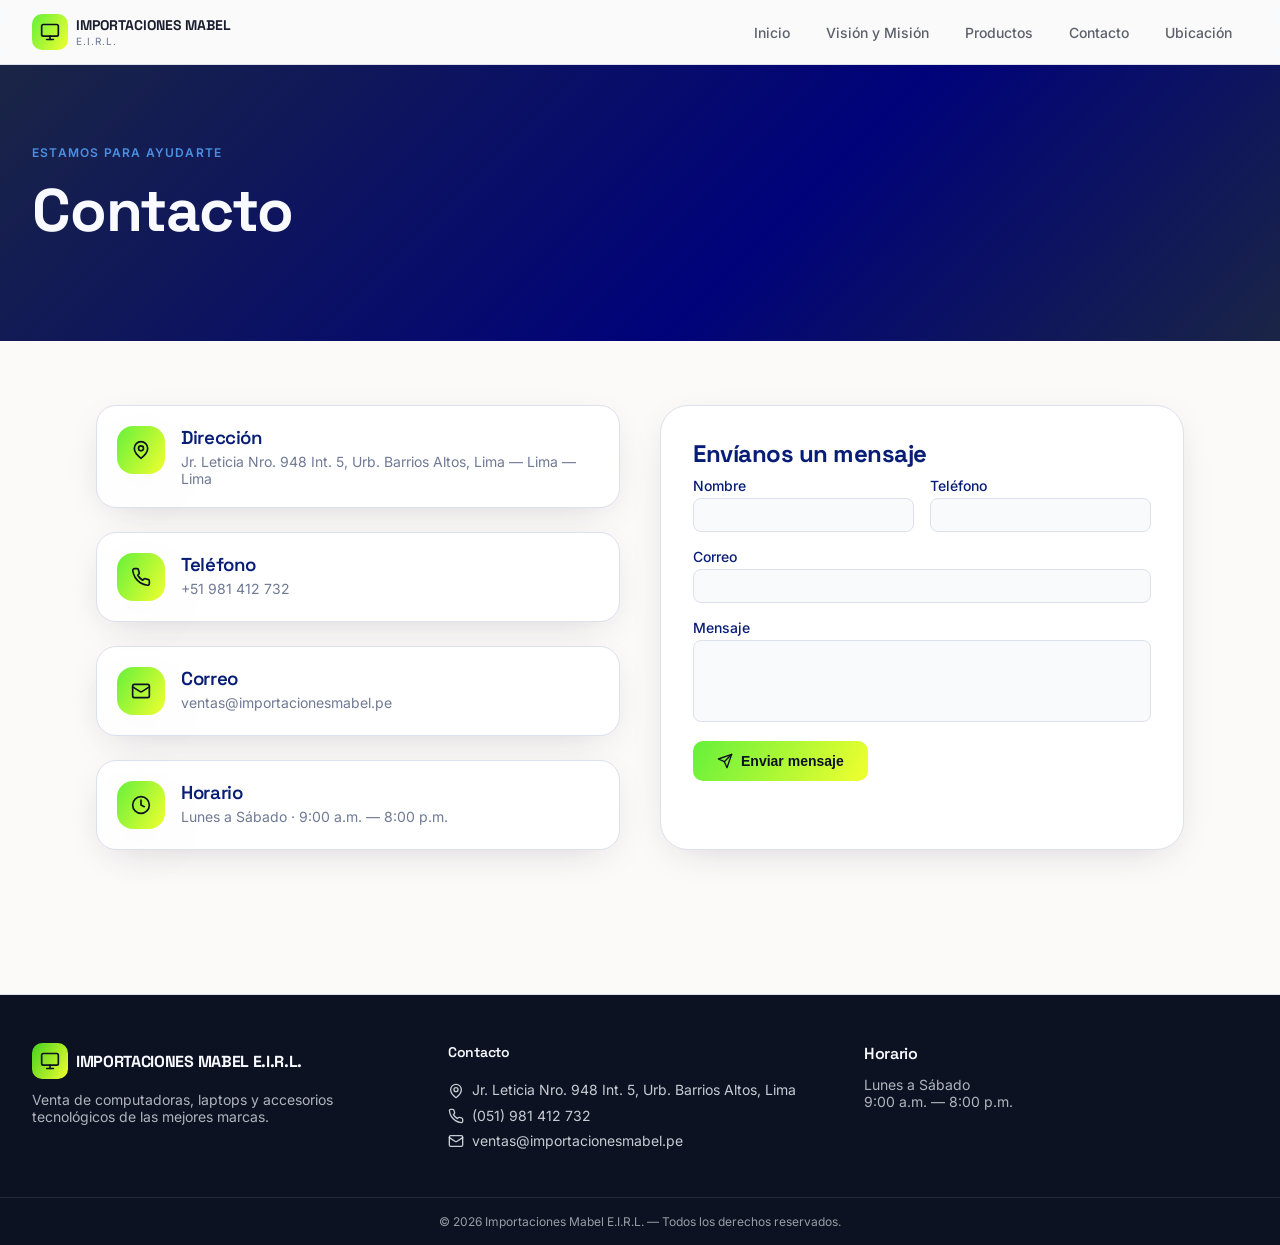
==== contacto.html @ 81d65bfe "Prepare site for Vercel deployment" ====
<!DOCTYPE html>
<html lang="es">
<head>
  <meta charset="utf-8" />
  <meta name="viewport" content="width=device-width, initial-scale=1" />
  <title>Contacto — Importaciones Mabel E.I.R.L.</title>
  <meta name="description" content="Contáctanos para cotizaciones de laptops, computadoras y accesorios. Barrios Altos, Lima." />
  <link rel="icon" href="/favicon.ico" type="image/x-icon" />
  <link rel="preconnect" href="https://fonts.googleapis.com" />
  <link rel="preconnect" href="https://fonts.gstatic.com" crossorigin />
  <link rel="stylesheet" href="https://fonts.googleapis.com/css2?family=Space+Grotesk:wght@500;600;700&family=Inter:wght@400;500;600&display=swap" />
  <link rel="stylesheet" href="css/styles.css" />
</head>
<body>
<div class="min-h-screen flex flex-col">
  <header class="header">
    <div class="header-inner">
      <a href="index.php" class="logo">
        <div class="logo-icon">
          <svg xmlns="http://www.w3.org/2000/svg" width="24" height="24" viewBox="0 0 24 24" fill="none" stroke="currentColor" stroke-width="2" stroke-linecap="round" stroke-linejoin="round"><rect x="2" y="3" width="20" height="14" rx="2"/><line x1="8" y1="21" x2="16" y2="21"/><line x1="12" y1="17" x2="12" y2="21"/></svg>
        </div>
        <div class="logo-text">
          <div class="logo-text-top">IMPORTACIONES MABEL</div>
          <div class="logo-text-bottom">E.I.R.L.</div>
        </div>
      </a>
      <nav class="nav-desktop">
        <a href="index.php">Inicio</a>
        <a href="vision-mision.php">Visión y Misión</a>
        <a href="productos.php">Productos</a>
        <a href="contacto.php">Contacto</a>
        <a href="ubicacion.php">Ubicación</a>
      </nav>
      <button class="menu-btn" id="menu-btn" aria-label="Menú">
        <svg xmlns="http://www.w3.org/2000/svg" width="24" height="24" viewBox="0 0 24 24" fill="none" stroke="currentColor" stroke-width="2" stroke-linecap="round" stroke-linejoin="round" id="menu-icon"><line x1="3" y1="6" x2="21" y2="6"/><line x1="3" y1="12" x2="21" y2="12"/><line x1="3" y1="18" x2="21" y2="18"/></svg>
        <svg xmlns="http://www.w3.org/2000/svg" width="24" height="24" viewBox="0 0 24 24" fill="none" stroke="currentColor" stroke-width="2" stroke-linecap="round" stroke-linejoin="round" id="close-icon" style="display:none"><line x1="18" y1="6" x2="6" y2="18"/><line x1="6" y1="6" x2="18" y2="18"/></svg>
      </button>
    </div>
    <div class="mobile-nav" id="mobile-nav">
      <div class="mobile-nav-inner">
        <a href="index.php">Inicio</a>
        <a href="vision-mision.php">Visión y Misión</a>
        <a href="productos.php">Productos</a>
        <a href="contacto.php">Contacto</a>
        <a href="ubicacion.php">Ubicación</a>
      </div>
    </div>
  </header>
  <main class="flex-1">
    <section class="gradient-hero page-hero" style="background: var(--gradient-hero);">
      <div class="container">
        <p class="page-hero-sub" style="color: var(--brand);">Estamos para ayudarte</p>
        <h1 class="page-hero-title">Contacto</h1>
      </div>
    </section>
    <section class="py-16">
      <div class="container" style="max-width: 72rem;">
        <div class="contact-grid">
          <div class="space-y-6">
            <div class="contact-card">
              <div class="contact-card-icon">
                <svg xmlns="http://www.w3.org/2000/svg" width="20" height="20" viewBox="0 0 24 24" fill="none" stroke="currentColor" stroke-width="2" stroke-linecap="round" stroke-linejoin="round"><path d="M20 10c0 6-8 12-8 12s-8-6-8-12a8 8 0 0 1 16 0Z"/><circle cx="12" cy="10" r="3"/></svg>
              </div>
              <div>
                <h3 class="font-display font-semibold mb-1">Dirección</h3>
                <p class="text-sm text-muted-fg">Jr. Leticia Nro. 948 Int. 5, Urb. Barrios Altos, Lima — Lima — Lima</p>
              </div>
            </div>
            <div class="contact-card">
              <div class="contact-card-icon">
                <svg xmlns="http://www.w3.org/2000/svg" width="20" height="20" viewBox="0 0 24 24" fill="none" stroke="currentColor" stroke-width="2" stroke-linecap="round" stroke-linejoin="round"><path d="M22 16.92v3a2 2 0 0 1-2.18 2 19.79 19.79 0 0 1-8.63-3.07 19.5 19.5 0 0 1-6-6 19.79 19.79 0 0 1-3.07-8.67A2 2 0 0 1 4.11 2h3a2 2 0 0 1 2 1.72 12.84 12.84 0 0 0 .7 2.81 2 2 0 0 1-.45 2.11L8.09 9.91a16 16 0 0 0 6 6l1.27-1.27a2 2 0 0 1 2.11-.45 12.84 12.84 0 0 0 2.81.7A2 2 0 0 1 22 16.92z"/></svg>
              </div>
              <div>
                <h3 class="font-display font-semibold mb-1">Teléfono</h3>
                <p class="text-sm text-muted-fg">+51 981 412 732</p>
              </div>
            </div>
            <div class="contact-card">
              <div class="contact-card-icon">
                <svg xmlns="http://www.w3.org/2000/svg" width="20" height="20" viewBox="0 0 24 24" fill="none" stroke="currentColor" stroke-width="2" stroke-linecap="round" stroke-linejoin="round"><rect width="20" height="16" x="2" y="4" rx="2"/><path d="m22 7-8.97 5.7a1.94 1.94 0 0 1-2.06 0L2 7"/></svg>
              </div>
              <div>
                <h3 class="font-display font-semibold mb-1">Correo</h3>
                <p class="text-sm text-muted-fg">ventas@importacionesmabel.pe</p>
              </div>
            </div>
            <div class="contact-card">
              <div class="contact-card-icon">
                <svg xmlns="http://www.w3.org/2000/svg" width="20" height="20" viewBox="0 0 24 24" fill="none" stroke="currentColor" stroke-width="2" stroke-linecap="round" stroke-linejoin="round"><circle cx="12" cy="12" r="10"/><polyline points="12 6 12 12 16 14"/></svg>
              </div>
              <div>
                <h3 class="font-display font-semibold mb-1">Horario</h3>
                <p class="text-sm text-muted-fg">Lunes a Sábado · 9:00 a.m. — 8:00 p.m.</p>
              </div>
            </div>
          </div>
          <form class="contact-form" id="contact-form">
            <h2 class="text-2xl font-display font-bold mb-2">Envíanos un mensaje</h2>
            <div class="form-row">
              <label class="form-group">
                <span class="form-label">Nombre</span>
                <input required class="form-input" />
              </label>
              <label class="form-group">
                <span class="form-label">Teléfono</span>
                <input class="form-input" />
              </label>
            </div>
            <label class="form-group">
              <span class="form-label">Correo</span>
              <input type="email" required class="form-input" />
            </label>
            <label class="form-group">
              <span class="form-label">Mensaje</span>
              <textarea rows="4" required class="form-input"></textarea>
            </label>
            <button type="submit" class="btn btn-brand">
              <svg xmlns="http://www.w3.org/2000/svg" width="16" height="16" viewBox="0 0 24 24" fill="none" stroke="currentColor" stroke-width="2" stroke-linecap="round" stroke-linejoin="round"><line x1="22" y1="2" x2="11" y2="13"/><polygon points="22 2 15 22 11 13 2 9 22 2"/></svg>
              Enviar mensaje
            </button>
            <p class="form-success" id="form-success" style="display:none;">¡Gracias! Nos pondremos en contacto contigo pronto.</p>
          </form>
        </div>
      </div>
    </section>
  </main>
  <footer class="footer">
    <div class="footer-inner">
      <div>
        <div class="footer-brand">
          <div class="footer-brand-icon">
            <svg xmlns="http://www.w3.org/2000/svg" width="24" height="24" viewBox="0 0 24 24" fill="none" stroke="currentColor" stroke-width="2" stroke-linecap="round" stroke-linejoin="round"><rect x="2" y="3" width="20" height="14" rx="2"/><line x1="8" y1="21" x2="16" y2="21"/><line x1="12" y1="17" x2="12" y2="21"/></svg>
          </div>
          <div class="font-display font-bold">IMPORTACIONES MABEL E.I.R.L.</div>
        </div>
        <p class="footer-desc">Venta de computadoras, laptops y accesorios tecnológicos de las mejores marcas.</p>
      </div>
      <div class="footer-contact">
        <h4 class="footer-heading">Contacto</h4>
        <p class="footer-contact-item">
          <svg xmlns="http://www.w3.org/2000/svg" width="16" height="16" viewBox="0 0 24 24" fill="none" stroke="currentColor" stroke-width="2" stroke-linecap="round" stroke-linejoin="round"><path d="M20 10c0 6-8 12-8 12s-8-6-8-12a8 8 0 0 1 16 0Z"/><circle cx="12" cy="10" r="3"/></svg>
          Jr. Leticia Nro. 948 Int. 5, Urb. Barrios Altos, Lima
        </p>
        <p class="footer-contact-item center-items">
          <svg xmlns="http://www.w3.org/2000/svg" width="16" height="16" viewBox="0 0 24 24" fill="none" stroke="currentColor" stroke-width="2" stroke-linecap="round" stroke-linejoin="round"><path d="M22 16.92v3a2 2 0 0 1-2.18 2 19.79 19.79 0 0 1-8.63-3.07 19.5 19.5 0 0 1-6-6 19.79 19.79 0 0 1-3.07-8.67A2 2 0 0 1 4.11 2h3a2 2 0 0 1 2 1.72 12.84 12.84 0 0 0 .7 2.81 2 2 0 0 1-.45 2.11L8.09 9.91a16 16 0 0 0 6 6l1.27-1.27a2 2 0 0 1 2.11-.45 12.84 12.84 0 0 0 2.81.7A2 2 0 0 1 22 16.92z"/></svg>
          (051) 981 412 732
        </p>
        <p class="footer-contact-item center-items">
          <svg xmlns="http://www.w3.org/2000/svg" width="16" height="16" viewBox="0 0 24 24" fill="none" stroke="currentColor" stroke-width="2" stroke-linecap="round" stroke-linejoin="round"><rect width="20" height="16" x="2" y="4" rx="2"/><path d="m22 7-8.97 5.7a1.94 1.94 0 0 1-2.06 0L2 7"/></svg>
          ventas@importacionesmabel.pe
        </p>
      </div>
      <div>
        <h4 class="footer-heading">Horario</h4>
        <p class="footer-desc">Lunes a Sábado</p>
        <p class="footer-desc">9:00 a.m. — 8:00 p.m.</p>
      </div>
    </div>
    <div class="footer-bottom">&copy; <span id="year"></span> Importaciones Mabel E.I.R.L. — Todos los derechos reservados.</div>
  </footer>
</div>
<script src="js/main.js"></script>
<script>document.getElementById('year').textContent = new Date().getFullYear();</script>
</body>
</html>
---- css/styles.css ----
/* ===== RESET & BASE ===== */
*,
*::before,
*::after {
  box-sizing: border-box;
  margin: 0;
  padding: 0;
}
html {
  scroll-behavior: smooth;
}
body {
  font-family: "Inter", ui-sans-serif, system-ui, sans-serif;
  background-color: #fcf9f9;
  color: #081d75;
  -webkit-font-smoothing: antialiased;
  min-height: 100vh;
}
h1, h2, h3, h4 {
  font-family: "Space Grotesk", ui-sans-serif, system-ui, sans-serif;
  letter-spacing: -0.02em;
}
img {
  max-width: 100%;
  height: auto;
  display: block;
}
a {
  text-decoration: none;
  color: inherit;
}

/* ===== COLORS (CSS Variables) ===== */
:root {
  --bg: #f9fafc;
  --fg: #1a1e2e;
  --card: #ffffff;
  --card-fg: #1a1e2e;
  --muted: #eef1f7;
  --muted-fg: #6f7a95;
  --accent: #e4e9f3;
  --accent-fg: #1a1e2e;
  --border: #dce1ec;
  --input: #dce1ec;
  --ring: #5a9cf0;
  --brand: #4a8fe0;
  --brand-fg: #0c1222;
  --primary: #1a2545;
  --primary-fg: #f8faff;
  --destructive: #d95c4a;
  --gradient-hero: linear-gradient(135deg, #1a2545 0%, #00027a 60%, #1a2545 100%);
  --gradient-brand: linear-gradient(120deg, #4eee1ede, #f1ff2f);
  --shadow-brand: 0 20px 60px -20px rgba(2, 15, 199, 0.55);
  --shadow-card: 0 10px 40px -18px rgba(26, 31, 41, 0.25);
  --radius: 0.75rem;
  --max-w: 1280px;
}

/* ===== UTILITY CLASSES ===== */
.gradient-hero {
  background: var(--gradient-hero);
}
.gradient-brand {
  background: var(--gradient-brand);
}
.shadow-brand {
  box-shadow: var(--shadow-brand);
}
.shadow-card {
  box-shadow: var(--shadow-card);
}
.text-brand {
  color: var(--brand);
}
.bg-brand {
  background-color: var(--brand);
}
.text-brand-fg {
  color: var(--brand-fg);
}
.bg-brand-fg {
  background-color: var(--brand-fg);
}
.bg-card {
  background-color: var(--card);
}
.bg-muted {
  background-color: var(--muted);
}
.bg-accent {
  background-color: var(--accent);
}
.bg-background {
  background-color: var(--bg);
}
.border-border {
  border-color: var(--border);
}
.text-muted-fg {
  color: var(--muted-fg);
}
.text-primary-fg {
  color: var(--primary-fg);
}
.font-display {
  font-family: "Space Grotesk", ui-sans-serif, system-ui, sans-serif;
  letter-spacing: -0.02em;
}
.font-sans {
  font-family: "Inter", ui-sans-serif, system-ui, sans-serif;
}

/* ===== LAYOUT ===== */
.container {
  max-width: var(--max-w);
  margin: 0 auto;
  padding: 0 1rem;
}
@media (min-width: 640px) {
  .container {
    padding: 0 1.5rem;
  }
}
@media (min-width: 1024px) {
  .container {
    padding: 0 2rem;
  }
}

.flex { display: flex; }
.flex-col { flex-direction: column; }
.flex-wrap { flex-wrap: wrap; }
.items-center { align-items: center; }
.items-start { align-items: flex-start; }
.items-end { align-items: flex-end; }
.justify-center { justify-content: center; }
.justify-between { justify-content: space-between; }
.gap-1 { gap: 0.25rem; }
.gap-2 { gap: 0.5rem; }
.gap-3 { gap: 0.75rem; }
.gap-4 { gap: 1rem; }
.gap-6 { gap: 1.5rem; }
.gap-8 { gap: 2rem; }
.gap-10 { gap: 2.5rem; }
.space-y-1 > * + * { margin-top: 0.25rem; }
.space-y-2 > * + * { margin-top: 0.5rem; }
.space-y-4 > * + * { margin-top: 1rem; }
.space-y-6 > * + * { margin-top: 1.5rem; }
.grid { display: grid; }
.inline-flex { display: inline-flex; }
.block { display: block; }
.hidden { display: none; }
.shrink-0 { flex-shrink: 0; }
.leading-tight { line-height: 1.25; }
.leading-relaxed { line-height: 1.625; }
.text-center { text-align: center; }

/* ===== SIZING ===== */
.w-full { width: 100%; }
.min-h-screen { min-height: 100vh; }
.h-16 { height: 4rem; }
.h-\[80vh\] { height: 80vh; }
.min-h-\[520px\] { min-height: 520px; }
.min-h-8 { min-height: 2rem; }
.min-h-\[500px\] { min-height: 500px; }
.w-9 { width: 2.25rem; }
.h-9 { height: 2.25rem; }
.w-11 { width: 2.75rem; }
.h-11 { height: 2.75rem; }
.w-12 { width: 3rem; }
.h-12 { height: 3rem; }
.w-14 { width: 3.5rem; }
.h-14 { height: 3.5rem; }
.w-5 { width: 1.25rem; }
.h-5 { height: 1.25rem; }
.w-4 { width: 1rem; }
.h-4 { height: 1rem; }
.w-7 { width: 1.75rem; }
.h-7 { height: 1.75rem; }
.h-1\.5 { height: 0.375rem; }
.max-w-7xl { max-width: 80rem; }
.max-w-5xl { max-width: 64rem; }
.max-w-6xl { max-width: 72rem; }
.max-w-2xl { max-width: 42rem; }
.max-w-lg { max-width: 32rem; }
.max-w-md { max-width: 28rem; }
.aspect-square { aspect-ratio: 1; }

/* ===== SPACING ===== */
.px-4 { padding-left: 1rem; padding-right: 1rem; }
.py-16 { padding-top: 4rem; padding-bottom: 4rem; }
.py-20 { padding-top: 5rem; padding-bottom: 5rem; }
.py-24 { padding-top: 6rem; padding-bottom: 6rem; }
.py-12 { padding-top: 3rem; padding-bottom: 3rem; }
.py-4 { padding-top: 1rem; padding-bottom: 1rem; }
.px-3 { padding-left: 0.75rem; padding-right: 0.75rem; }
.py-2 { padding-top: 0.5rem; padding-bottom: 0.5rem; }
.px-6 { padding-left: 1.5rem; padding-right: 1.5rem; }
.py-3 { padding-top: 0.75rem; padding-bottom: 0.75rem; }
.px-8 { padding-left: 2rem; padding-right: 2rem; }
.p-5 { padding: 1.25rem; }
.p-6 { padding: 1.5rem; }
.p-8 { padding: 2rem; }
.p-10 { padding: 2.5rem; }
.py-1 { padding-top: 0.25rem; padding-bottom: 0.25rem; }
.px-2\.5 { padding-left: 0.625rem; padding-right: 0.625rem; }
.py-1\.5 { padding-top: 0.375rem; padding-bottom: 0.375rem; }
.p-2 { padding: 0.5rem; }
.pb-24 { padding-bottom: 6rem; }
.mb-1 { margin-bottom: 0.25rem; }
.mb-2 { margin-bottom: 0.5rem; }
.mb-3 { margin-bottom: 0.75rem; }
.mb-4 { margin-bottom: 1rem; }
.mb-5 { margin-bottom: 1.25rem; }
.mb-6 { margin-bottom: 1.5rem; }
.mb-8 { margin-bottom: 2rem; }
.mb-10 { margin-bottom: 2.5rem; }
.mb-12 { margin-bottom: 3rem; }
.mt-1 { margin-top: 0.25rem; }
.mt-2 { margin-top: 0.5rem; }
.mt-4 { margin-top: 1rem; }
.mt-6 { margin-top: 1.5rem; }
.mt-20 { margin-top: 5rem; }

/* ===== TYPOGRAPHY ===== */
.text-xs { font-size: 0.75rem; }
.text-sm { font-size: 0.875rem; }
.text-base { font-size: 1rem; }
.text-lg { font-size: 1.125rem; }
.text-2xl { font-size: 1.5rem; }
.text-3xl { font-size: 1.875rem; }
.text-4xl { font-size: 2.25rem; }
.text-5xl { font-size: 3rem; }
.text-7xl { font-size: 4.5rem; }
.text-\[10px\] { font-size: 0.625rem; }
.font-medium { font-weight: 500; }
.font-semibold { font-weight: 600; }
.font-bold { font-weight: 700; }
.tracking-widest { letter-spacing: 0.1em; }
.leading-\[1\.05\] { line-height: 1.05; }

/* ===== BORDERS & RADIUS ===== */
.rounded-md { border-radius: calc(var(--radius) - 4px); }
.rounded-lg { border-radius: calc(var(--radius) - 2px); }
.rounded-xl { border-radius: calc(var(--radius) + 4px); }
.rounded-2xl { border-radius: calc(var(--radius) + 8px); }
.rounded-3xl { border-radius: calc(var(--radius) + 16px); }
.rounded-full { border-radius: 9999px; }
.rounded-sm { border-radius: calc(var(--radius) - 4px); }
.border { border: 1px solid; }
.border-0 { border: none; }
.border-t { border-top: 1px solid; }
.border-b { border-bottom: 1px solid; }
.border-transparent { border-color: transparent; }
.border-white\/20 { border-color: rgba(255, 255, 255, 0.2); }
.border-primary-fg\/30 { border-color: rgba(248, 250, 255, 0.3); }
.border-primary-fg\/20 { border-color: rgba(248, 250, 255, 0.2); }
.border-brand\/30 { border-color: rgba(74, 143, 224, 0.3); }
.border-primary-fg\/10 { border-color: rgba(248, 250, 255, 0.1); }

/* ===== EFFECTS ===== */
.overflow-hidden { overflow: hidden; }
.object-cover { object-fit: cover; }
.object-center { object-position: center; }
.relative { position: relative; }
.absolute { position: absolute; }
.fixed { position: fixed; }
.sticky { position: sticky; }
.inset-0 { top: 0; right: 0; bottom: 0; left: 0; }
.top-0 { top: 0; }
.top-3 { top: 0.75rem; }
.left-3 { left: 0.75rem; }
.left-4 { left: 1rem; }
.right-4 { right: 1rem; }
.bottom-6 { bottom: 1.5rem; }
.top-1\/2 { top: 50%; }
.left-1\/2 { left: 50%; }
.-translate-y-1\/2 { transform: translateY(-50%); }
.-translate-x-1\/2 { transform: translateX(-50%); }
.z-10 { z-index: 10; }
.z-20 { z-index: 20; }
.z-50 { z-index: 50; }
.backdrop-blur { backdrop-filter: blur(8px); -webkit-backdrop-filter: blur(8px); }
.backdrop-blur-lg { backdrop-filter: blur(16px); -webkit-backdrop-filter: blur(16px); }
.bg-black\/20 { background-color: rgba(0, 0, 0, 0.2); }
.bg-background\/80 { background-color: rgba(249, 250, 252, 0.8); }
.bg-background\/20 { background-color: rgba(249, 250, 252, 0.2); }
.bg-card\/95 { background-color: rgba(255, 255, 255, 0.95); }
.bg-primary\/20 { background-color: rgba(26, 37, 69, 0.2); }
.bg-accent\/40 { background-color: rgba(228, 233, 243, 0.4); }
.text-primary-fg\/80 { color: rgba(248, 250, 255, 0.8); }
.text-primary-fg\/70 { color: rgba(248, 250, 255, 0.7); }
.text-primary-fg\/60 { color: rgba(248, 250, 255, 0.6); }
.text-fg\/70 { color: rgba(26, 30, 46, 0.7); }
.text-fg\/80 { color: rgba(26, 30, 46, 0.8); }
.border-primary-fg\/10 { border-color: rgba(248, 250, 255, 0.1); }
.resize-none { resize: none; }

/* ===== TRANSITIONS ===== */
.transition-all { transition: all 0.3s ease; }
.transition-transform { transition: transform 0.3s ease; }
.transition-opacity { transition: opacity 1s ease; }
.transition-colors { transition: color 0.2s ease, background-color 0.2s ease, border-color 0.2s ease; }
.duration-500 { transition-duration: 0.5s; }
.duration-1000 { transition-duration: 1s; }
.hover\:-translate-y-1:hover { transform: translateY(-0.25rem); }
.hover\:scale-105:hover { transform: scale(1.05); }
.hover\:scale-\[1\.02\]:hover { transform: scale(1.02); }
.hover\:opacity-90:hover { opacity: 0.9; }
.hover\:bg-accent:hover { background-color: var(--accent); }
.hover\:bg-background\/40:hover { background-color: rgba(249, 250, 252, 0.4); }
.hover\:bg-primary-fg\/10:hover { background-color: rgba(248, 250, 255, 0.1); }
.hover\:text-foreground:hover { color: var(--fg); }
.hover\:text-brand:hover { color: var(--brand); }
.group:hover .group-hover\:scale-105 { transform: scale(1.05); }

/* ===== BUTTONS ===== */
.btn {
  display: inline-flex;
  align-items: center;
  gap: 0.5rem;
  padding: 0.75rem 1.5rem;
  border-radius: calc(var(--radius) - 2px);
  font-weight: 600;
  cursor: pointer;
  border: none;
  font-size: 0.875rem;
  transition: transform 0.3s ease;
}
.btn-brand {
  background: var(--gradient-brand);
  color: var(--brand-fg);
  box-shadow: var(--shadow-brand);
}
.btn-brand:hover {
  transform: scale(1.05);
}
.btn-outline {
  background: transparent;
  border: 1px solid rgba(248, 250, 255, 0.3);
  color: var(--primary-fg);
}
.btn-outline:hover {
  background-color: rgba(248, 250, 255, 0.1);
}
.btn-sm {
  padding: 0.375rem 0.75rem;
  font-size: 0.75rem;
}

/* ===== CAROUSEL ===== */
.carousel {
  position: relative;
  height: 80vh;
  min-height: 520px;
  overflow: hidden;
  background: var(--gradient-hero);
}
.carousel-slide {
  position: absolute;
  inset: 0;
  transition: opacity 1s ease;
}
.carousel-slide.active {
  opacity: 1;
  z-index: 1;
}
.carousel-slide:not(.active) {
  opacity: 0;
}
.carousel-slide img {
  position: absolute;
  inset: 0;
  width: 100%;
  height: 100%;
  object-fit: cover;
}
.carousel-overlay {
  position: absolute;
  inset: 0;
  background: linear-gradient(to right, var(--primary), rgba(26, 37, 69, 0.7), transparent);
}
.carousel-content {
  position: relative;
  z-index: 10;
  max-width: var(--max-w);
  margin: 0 auto;
  padding: 0 1rem;
  height: 100%;
  display: flex;
  align-items: center;
}
@media (min-width: 640px) {
  .carousel-content {
    padding: 0 1.5rem;
  }
}
@media (min-width: 1024px) {
  .carousel-content {
    padding: 0 2rem;
  }
}
.carousel-text {
  max-width: 42rem;
  color: var(--primary-fg);
}
.carousel-badge {
  display: inline-block;
  padding: 0.25rem 0.75rem;
  border-radius: 9999px;
  font-size: 0.75rem;
  font-weight: 500;
  background-color: rgba(74, 143, 224, 0.2);
  color: var(--brand);
  border: 1px solid rgba(74, 143, 224, 0.3);
  margin-bottom: 1.25rem;
}
.carousel-title {
  font-size: 3rem;
  font-weight: 700;
  line-height: 1.05;
  margin-bottom: 1.5rem;
}
@media (min-width: 768px) {
  .carousel-title {
    font-size: 4.5rem;
  }
}
.carousel-desc {
  font-size: 1.125rem;
  color: rgba(248, 250, 255, 0.8);
  margin-bottom: 2rem;
  max-width: 32rem;
}
.carousel-actions {
  display: flex;
  flex-wrap: wrap;
  gap: 0.75rem;
}
.carousel-btn {
  position: absolute;
  top: 50%;
  transform: translateY(-50%);
  z-index: 20;
  width: 2.75rem;
  height: 2.75rem;
  border-radius: 9999px;
  background: rgba(249, 250, 252, 0.2);
  backdrop-filter: blur(8px);
  -webkit-backdrop-filter: blur(8px);
  border: 1px solid rgba(248, 250, 255, 0.2);
  color: var(--primary-fg);
  display: flex;
  align-items: center;
  justify-content: center;
  cursor: pointer;
  font-size: 1.25rem;
  transition: background-color 0.2s;
}
.carousel-btn:hover {
  background: rgba(249, 250, 252, 0.4);
}
.carousel-btn-prev {
  left: 1rem;
}
.carousel-btn-next {
  right: 1rem;
}
.carousel-dots {
  position: absolute;
  bottom: 1.5rem;
  left: 50%;
  transform: translateX(-50%);
  z-index: 20;
  display: flex;
  gap: 0.5rem;
}
.carousel-dot {
  height: 0.375rem;
  border-radius: 9999px;
  border: none;
  cursor: pointer;
  transition: all 0.3s;
  padding: 0;
}
.carousel-dot.active {
  width: 2rem;
  background-color: var(--brand);
}
.carousel-dot:not(.active) {
  width: 1rem;
  background-color: rgba(248, 250, 255, 0.4);
}

/* ===== HEADER ===== */
.header {
  position: sticky;
  top: 0;
  z-index: 50;
  background-color: rgba(249, 250, 252, 0.8);
  backdrop-filter: blur(16px);
  -webkit-backdrop-filter: blur(16px);
  border-bottom: 1px solid var(--border);
}
.header-inner {
  max-width: var(--max-w);
  margin: 0 auto;
  padding: 0 1rem;
  display: flex;
  align-items: center;
  justify-content: space-between;
  height: 4rem;
}
@media (min-width: 640px) {
  .header-inner { padding: 0 1.5rem; }
}
@media (min-width: 1024px) {
  .header-inner { padding: 0 2rem; }
}
.logo {
  display: flex;
  align-items: center;
  gap: 0.5rem;
}
.logo-icon {
  width: 2.25rem;
  height: 2.25rem;
  border-radius: calc(var(--radius) - 2px);
  background: var(--gradient-brand);
  display: flex;
  align-items: center;
  justify-content: center;
  box-shadow: var(--shadow-brand);
}
.logo-icon svg {
  width: 1.25rem;
  height: 1.25rem;
  color: var(--brand-fg);
}
.logo-text {
  line-height: 1.25;
}
.logo-text-top {
  font-family: "Space Grotesk", ui-sans-serif, system-ui, sans-serif;
  font-weight: 700;
  font-size: 0.875rem;
  color: var(--fg);
}
.logo-text-bottom {
  font-size: 0.625rem;
  color: var(--muted-fg);
  letter-spacing: 0.1em;
}

.nav-desktop {
  display: none;
}
@media (min-width: 1024px) {
  .nav-desktop {
    display: flex;
    align-items: center;
    gap: 0.25rem;
  }
}
.nav-desktop a {
  padding: 0.5rem 1rem;
  font-size: 0.875rem;
  font-weight: 500;
  color: rgba(26, 30, 46, 0.7);
  border-radius: calc(var(--radius) - 4px);
  transition: color 0.2s, background-color 0.2s;
}
.nav-desktop a:hover {
  color: var(--fg);
}
.nav-desktop a.active {
  background-color: var(--accent);
  color: var(--fg);
}

.menu-btn {
  display: block;
  padding: 0.5rem;
  background: none;
  border: none;
  color: var(--fg);
  cursor: pointer;
}
@media (min-width: 1024px) {
  .menu-btn {
    display: none;
  }
}
.menu-btn svg {
  width: 1.5rem;
  height: 1.5rem;
}

.mobile-nav {
  display: none;
  border-top: 1px solid var(--border);
  background-color: var(--bg);
}
.mobile-nav.open {
  display: block;
}
.mobile-nav-inner {
  padding: 0.75rem 1rem;
  display: flex;
  flex-direction: column;
  gap: 0.25rem;
}
.mobile-nav-inner a {
  display: block;
  padding: 0.5rem 0.75rem;
  border-radius: calc(var(--radius) - 4px);
  font-size: 0.875rem;
  font-weight: 500;
  color: rgba(26, 30, 46, 0.8);
  transition: background-color 0.2s;
}
.mobile-nav-inner a:hover {
  background-color: var(--accent);
}

/* ===== HERO SECTION (for other pages) ===== */
.page-hero {
  color: var(--primary-fg);
  padding: 5rem 0;
}
.page-hero-title {
  font-size: 3rem;
  font-weight: 700;
  margin-bottom: 0.75rem;
}
@media (min-width: 768px) {
  .page-hero-title {
    font-size: 3.75rem;
  }
}
.page-hero-sub {
  font-size: 0.75rem;
  font-weight: 600;
  letter-spacing: 0.1em;
  text-transform: uppercase;
  margin-bottom: 0.75rem;
}
.page-hero-desc {
  font-size: 1.125rem;
  color: rgba(248, 250, 255, 0.8);
  max-width: 42rem;
}

/* ===== FEATURES GRID ===== */
.features-grid {
  display: grid;
  gap: 1.5rem;
}
@media (min-width: 640px) {
  .features-grid {
    grid-template-columns: repeat(2, 1fr);
  }
}
@media (min-width: 1024px) {
  .features-grid {
    grid-template-columns: repeat(4, 1fr);
  }
}
.feature-card {
  padding: 1.5rem;
  border-radius: calc(var(--radius) + 8px);
  background-color: var(--card);
  border: 1px solid var(--border);
  box-shadow: var(--shadow-card);
  transition: transform 0.3s;
}
.feature-card:hover {
  transform: translateY(-0.25rem);
}
.feature-icon {
  width: 2.75rem;
  height: 2.75rem;
  border-radius: calc(var(--radius) + 4px);
  background: var(--gradient-brand);
  display: flex;
  align-items: center;
  justify-content: center;
  margin-bottom: 1rem;
  box-shadow: var(--shadow-brand);
}
.feature-icon svg {
  width: 1.25rem;
  height: 1.25rem;
  color: var(--brand-fg);
}

/* ===== PRODUCT GRID ===== */
.product-grid {
  display: grid;
  gap: 1.5rem;
}
@media (min-width: 640px) {
  .product-grid {
    grid-template-columns: repeat(2, 1fr);
  }
}
@media (min-width: 1024px) {
  .product-grid {
    grid-template-columns: repeat(3, 1fr);
  }
}
@media (min-width: 1280px) {
  .product-grid {
    grid-template-columns: repeat(4, 1fr);
  }
}
.product-card {
  background-color: var(--card);
  border-radius: calc(var(--radius) + 8px);
  overflow: hidden;
  border: 1px solid var(--border);
  box-shadow: var(--shadow-card);
  transition: transform 0.3s;
}
.product-card:hover {
  transform: translateY(-0.25rem);
}
.product-img-wrap {
  aspect-ratio: 1;
  background-color: var(--muted);
  overflow: hidden;
  position: relative;
}
.product-tag {
  position: absolute;
  top: 0.75rem;
  left: 0.75rem;
  z-index: 10;
  padding: 0.25rem 0.625rem;
  border-radius: 9999px;
  font-size: 0.625rem;
  font-weight: 700;
  letter-spacing: 0.1em;
  text-transform: uppercase;
  background-color: var(--primary);
  color: var(--primary-fg);
}
.product-img {
  width: 100%;
  height: 100%;
  object-fit: cover;
  transition: transform 0.5s;
}
.product-card:hover .product-img {
  transform: scale(1.05);
}
.product-info {
  padding: 1.25rem;
}
.product-name {
  font-family: "Space Grotesk", ui-sans-serif, system-ui, sans-serif;
  font-weight: 600;
  font-size: 1rem;
  margin-bottom: 0.25rem;
}
.product-specs {
  font-size: 0.75rem;
  color: var(--muted-fg);
  margin-bottom: 0.75rem;
  min-height: 2rem;
}
.product-bottom {
  display: flex;
  align-items: center;
  justify-content: space-between;
}
.product-price {
  font-size: 1.125rem;
  font-weight: 700;
}
.product-btn {
  font-size: 0.75rem;
  font-weight: 600;
  padding: 0.375rem 0.75rem;
  border-radius: calc(var(--radius) - 4px);
  background-color: var(--primary);
  color: var(--primary-fg);
  border: none;
  cursor: pointer;
}
.product-btn:hover {
  opacity: 0.9;
}

/* ===== HIGHLIGHTS SECTION (home) ===== */
.highlight-section {
  position: relative;
  padding: 5rem 0;
  overflow: hidden;
}
.highlight-bg {
  position: absolute;
  inset: 0;
  background-size: cover;
  background-position: center;
}
.highlight-bg::after {
  content: '';
  position: absolute;
  inset: 0;
  background-color: rgba(0, 0, 0, 0.2);
}
.highlight-overlay {
  position: absolute;
  inset: 0;
  background-color: rgba(0, 0, 0, 0.2);
}
.highlight-content {
  position: relative;
  z-index: 1;
}
.highlight-header {
  display: flex;
  flex-wrap: wrap;
  align-items: flex-end;
  justify-content: space-between;
  margin-bottom: 2.5rem;
  gap: 1rem;
}
.highlight-grid {
  display: grid;
  gap: 1.5rem;
}
@media (min-width: 768px) {
  .highlight-grid {
    grid-template-columns: repeat(3, 1fr);
  }
}

/* ===== CONTACT ===== */
.contact-grid {
  display: grid;
  gap: 2.5rem;
}
@media (min-width: 1024px) {
  .contact-grid {
    grid-template-columns: repeat(2, 1fr);
  }
}
.contact-card {
  display: flex;
  gap: 1rem;
  padding: 1.25rem;
  border-radius: calc(var(--radius) + 8px);
  background-color: var(--card);
  border: 1px solid var(--border);
  box-shadow: var(--shadow-card);
}
.contact-card-icon {
  width: 3rem;
  height: 3rem;
  border-radius: calc(var(--radius) + 4px);
  background: var(--gradient-brand);
  display: flex;
  align-items: center;
  justify-content: center;
  flex-shrink: 0;
  box-shadow: var(--shadow-brand);
}
.contact-card-icon svg {
  width: 1.25rem;
  height: 1.25rem;
  color: var(--brand-fg);
}
.contact-form {
  padding: 2rem;
  border-radius: calc(var(--radius) + 16px);
  background-color: var(--card);
  border: 1px solid var(--border);
  box-shadow: var(--shadow-card);
}
.form-group {
  display: block;
  font-size: 0.875rem;
  margin-bottom: 1rem;
}
.form-label {
  display: block;
  font-weight: 500;
  margin-bottom: 0.25rem;
}
.form-input {
  width: 100%;
  padding: 0.5rem 0.75rem;
  border-radius: calc(var(--radius) - 4px);
  border: 1px solid var(--input);
  background-color: var(--bg);
  font-size: 0.875rem;
  transition: box-shadow 0.2s;
}
.form-input:focus {
  outline: none;
  box-shadow: 0 0 0 2px var(--ring);
}
.form-row {
  display: grid;
  gap: 1rem;
}
@media (min-width: 640px) {
  .form-row {
    grid-template-columns: repeat(2, 1fr);
  }
}
textarea.form-input {
  resize: none;
}
.form-success {
  font-size: 0.875rem;
  color: var(--brand);
  font-weight: 500;
}

/* ===== LOCATION ===== */
.location-grid {
  display: grid;
  gap: 2rem;
}
@media (min-width: 1024px) {
  .location-grid {
    grid-template-columns: 1fr 2fr;
  }
}
.location-card {
  padding: 1.5rem;
  border-radius: calc(var(--radius) + 8px);
  background-color: var(--card);
  border: 1px solid var(--border);
  box-shadow: var(--shadow-card);
}
.location-icon {
  width: 3rem;
  height: 3rem;
  border-radius: calc(var(--radius) + 4px);
  background: var(--gradient-brand);
  display: flex;
  align-items: center;
  justify-content: center;
  margin-bottom: 1rem;
  box-shadow: var(--shadow-brand);
}
.location-icon svg {
  width: 1.25rem;
  height: 1.25rem;
  color: var(--brand-fg);
}
.location-map {
  border-radius: calc(var(--radius) + 8px);
  overflow: hidden;
  border: 1px solid var(--border);
  box-shadow: var(--shadow-card);
}
.location-map iframe {
  width: 100%;
  height: 500px;
  border: 0;
}
.location-btn {
  display: flex;
  width: 100%;
  align-items: center;
  justify-content: center;
  gap: 0.5rem;
  padding: 0.75rem 1.5rem;
  border-radius: calc(var(--radius) - 2px);
  background: var(--gradient-brand);
  color: var(--brand-fg);
  font-weight: 600;
  box-shadow: var(--shadow-brand);
  transition: transform 0.3s;
  text-align: center;
}
.location-btn:hover {
  transform: scale(1.02);
}

/* ===== VISION & MISION PAGE ===== */
.vm-grid {
  display: grid;
  gap: 2rem;
}
@media (min-width: 768px) {
  .vm-grid {
    grid-template-columns: repeat(2, 1fr);
  }
}
.vm-card {
  padding: 2.5rem;
  border-radius: calc(var(--radius) + 16px);
  background-color: var(--card);
  border: 1px solid var(--border);
  box-shadow: var(--shadow-card);
}
.vm-icon {
  width: 3.5rem;
  height: 3.5rem;
  border-radius: calc(var(--radius) + 8px);
  background: var(--gradient-brand);
  display: flex;
  align-items: center;
  justify-content: center;
  margin-bottom: 1.5rem;
  box-shadow: var(--shadow-brand);
}
.vm-icon svg {
  width: 1.75rem;
  height: 1.75rem;
  color: var(--brand-fg);
}
.values-grid {
  display: grid;
  gap: 1.5rem;
}
@media (min-width: 640px) {
  .values-grid {
    grid-template-columns: repeat(2, 1fr);
  }
}
@media (min-width: 1024px) {
  .values-grid {
    grid-template-columns: repeat(4, 1fr);
  }
}
.value-card {
  padding: 1.5rem;
  border-radius: calc(var(--radius) + 8px);
  background-color: rgba(228, 233, 243, 0.4);
  border: 1px solid var(--border);
}

/* ===== CATEGORY FILTERS ===== */
.categories {
  display: flex;
  flex-wrap: wrap;
  gap: 0.5rem;
  margin-bottom: 2.5rem;
}
.cat-btn {
  padding: 0.5rem 1rem;
  border-radius: 9999px;
  font-size: 0.875rem;
  font-weight: 500;
  border: 1px solid;
  cursor: pointer;
  transition: all 0.2s;
  background: none;
}
.cat-btn.active {
  background: var(--gradient-brand);
  color: var(--brand-fg);
  border-color: transparent;
  box-shadow: var(--shadow-brand);
}
.cat-btn:not(.active) {
  border-color: var(--border);
  background-color: var(--card);
  color: var(--fg);
}
.cat-btn:not(.active):hover {
  background-color: var(--accent);
}

/* ===== CTA SECTION ===== */
.cta-section {
  padding: 5rem 0;
}
.cta-card {
  border-radius: calc(var(--radius) + 16px);
  background: var(--gradient-hero);
  padding: 2.5rem 1rem;
  text-align: center;
  box-shadow: var(--shadow-brand);
}
@media (min-width: 768px) {
  .cta-card {
    padding: 4rem;
  }
}
.cta-title {
  font-size: 1.875rem;
  font-weight: 700;
  color: var(--primary-fg);
  margin-bottom: 1rem;
}
@media (min-width: 768px) {
  .cta-title {
    font-size: 3rem;
  }
}
.cta-text {
  color: rgba(248, 250, 255, 0.8);
  margin-bottom: 2rem;
  max-width: 42rem;
  margin-left: auto;
  margin-right: auto;
}

/* ===== FOOTER ===== */
.footer {
  border-top: 1px solid var(--border);
  background-color:var(--brand-fg);
  color: var(--primary-fg);
  margin-top: 5rem;
}
.footer-inner {
  max-width: var(--max-w);
  margin: 0 auto;
  padding: 3rem 1rem;
  display: grid;
  gap: 2rem;
}
@media (min-width: 768px) {
  .footer-inner {
    grid-template-columns: repeat(3, 1fr);
    padding: 3rem 1.5rem;
  }
}
@media (min-width: 1024px) {
  .footer-inner {
    padding: 3rem 2rem;
  }
}
.footer-brand {
  display: flex;
  align-items: center;
  gap: 0.5rem;
  margin-bottom: 0.75rem;
}
.footer-brand-icon {
  width: 2.25rem;
  height: 2.25rem;
  border-radius: calc(var(--radius) - 2px);
  background: var(--gradient-brand);
  display: flex;
  align-items: center;
  justify-content: center;
}
.footer-brand-icon svg {
  width: 1.25rem;
  height: 1.25rem;
  color: var(--brand-fg);
}
.footer-desc {
  font-size: 0.875rem;
  color: rgba(248, 250, 255, 0.7);
}
.footer-heading {
  font-family: "Space Grotesk", ui-sans-serif, system-ui, sans-serif;
  font-weight: 600;
  margin-bottom: 0.75rem;
}
.footer-contact {
  display: flex;
  flex-direction: column;
  gap: 0.5rem;
  font-size: 0.875rem;
}
.footer-contact-item {
  display: flex;
  align-items: flex-start;
  gap: 0.5rem;
  color: rgba(248, 250, 255, 0.8);
}
.footer-contact-item.center-items {
  align-items: center;
}
.footer-contact-item svg {
  width: 1rem;
  height: 1rem;
  margin-top: 0.125rem;
  flex-shrink: 0;
}
.footer-contact-item.center-items svg {
  margin-top: 0;
}
.footer-bottom {
  border-top: 1px solid rgba(248, 250, 255, 0.1);
  padding: 1rem 0;
  text-align: center;
  font-size: 0.75rem;
  color: rgba(248, 250, 255, 0.6);
}

/* ===== RESPONSIVE HELPERS ===== */
@media (min-width: 640px) {
  .sm\:grid-cols-2 { grid-template-columns: repeat(2, 1fr); }
  .sm\:px-6 { padding-left: 1.5rem; padding-right: 1.5rem; }
}
@media (min-width: 768px) {
  .md\:grid-cols-2 { grid-template-columns: repeat(2, 1fr); }
  .md\:grid-cols-3 { grid-template-columns: repeat(3, 1fr); }
  .md\:text-5xl { font-size: 3rem; }
  .md\:text-6xl { font-size: 3.75rem; }
  .md\:text-7xl { font-size: 4.5rem; }
  .md\:p-16 { padding: 4rem; }
}
@media (min-width: 1024px) {
  .lg\:flex { display: flex; }
  .lg\:hidden { display: none; }
  .lg\:grid-cols-2 { grid-template-columns: repeat(2, 1fr); }
  .lg\:grid-cols-3 { grid-template-columns: repeat(3, 1fr); }
  .lg\:grid-cols-4 { grid-template-columns: repeat(4, 1fr); }
  .lg\:col-span-1 { grid-column: span 1; }
  .lg\:col-span-2 { grid-column: span 2; }
  .lg\:px-8 { padding-left: 2rem; padding-right: 2rem; }
}

/* ===== SVG ICON STYLES ===== */
.icon-brand-fg {
  color: var(--brand-fg);
}

/* ===== OPACITY ===== */
.opacity-0 { opacity: 0; }
.opacity-100 { opacity: 1; }
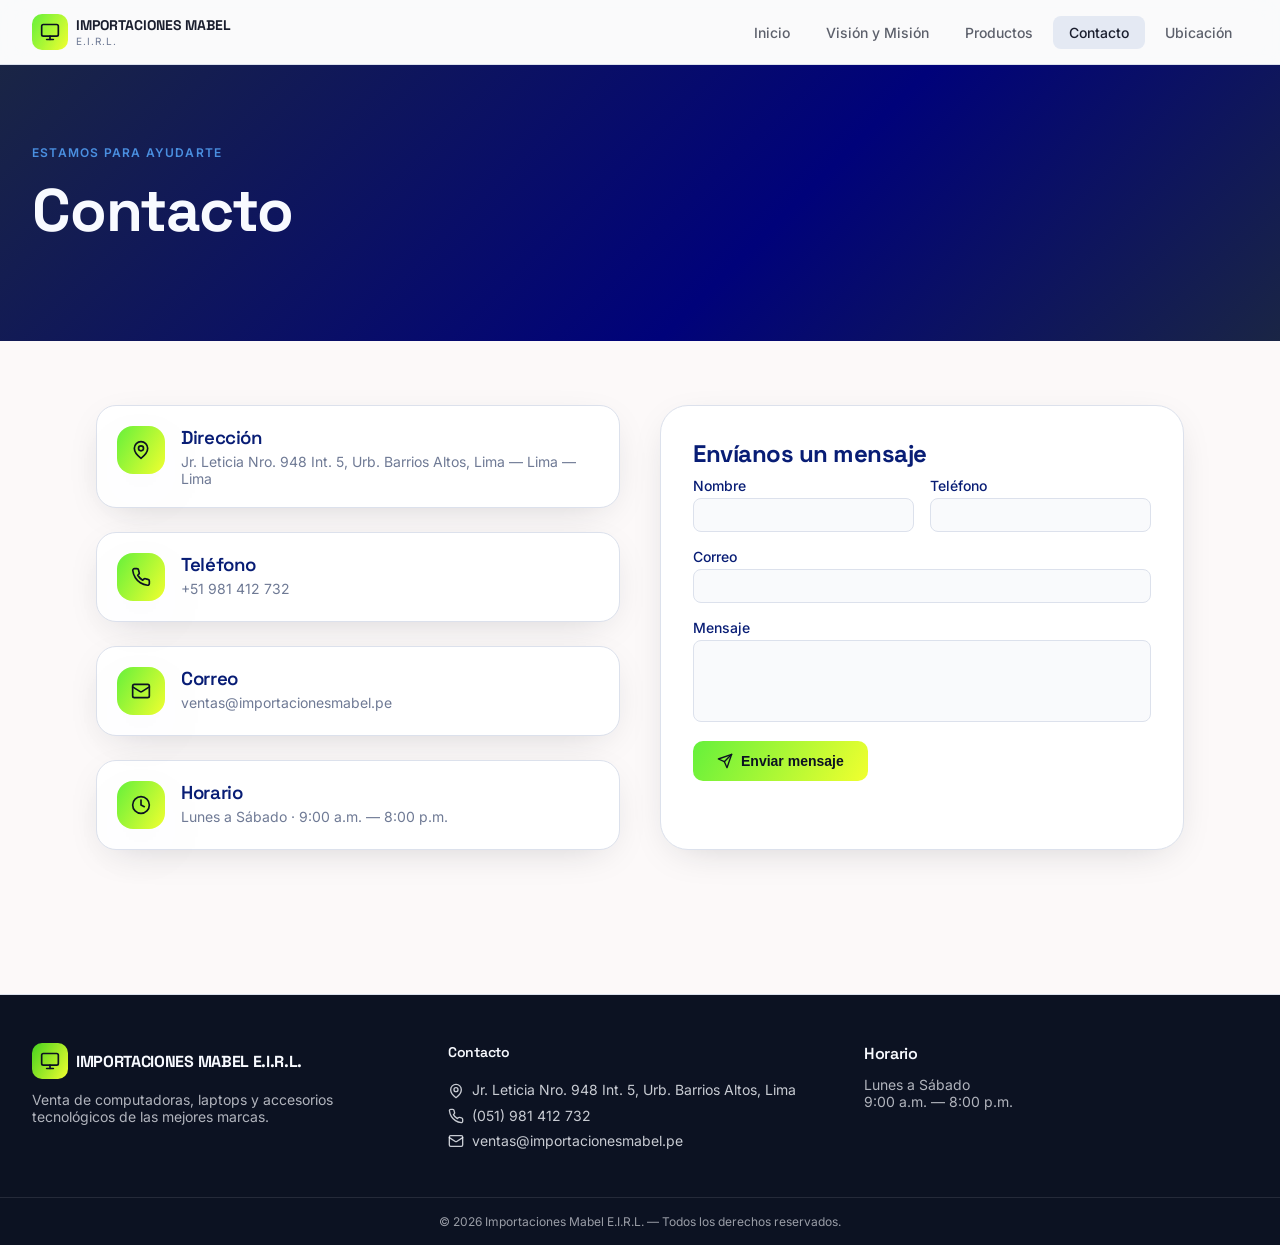
==== commit 2f43403a: "Fix navigation links for Vercel" ====
--- a/contacto.html
+++ b/contacto.html
@@ -15,7 +15,7 @@
 <div class="min-h-screen flex flex-col">
   <header class="header">
     <div class="header-inner">
-      <a href="index.php" class="logo">
+      <a href="index.html" class="logo">
         <div class="logo-icon">
           <svg xmlns="http://www.w3.org/2000/svg" width="24" height="24" viewBox="0 0 24 24" fill="none" stroke="currentColor" stroke-width="2" stroke-linecap="round" stroke-linejoin="round"><rect x="2" y="3" width="20" height="14" rx="2"/><line x1="8" y1="21" x2="16" y2="21"/><line x1="12" y1="17" x2="12" y2="21"/></svg>
         </div>
@@ -25,11 +25,11 @@
         </div>
       </a>
       <nav class="nav-desktop">
-        <a href="index.php">Inicio</a>
-        <a href="vision-mision.php">Visión y Misión</a>
-        <a href="productos.php">Productos</a>
-        <a href="contacto.php">Contacto</a>
-        <a href="ubicacion.php">Ubicación</a>
+        <a href="index.html">Inicio</a>
+        <a href="vision-mision.html">Visión y Misión</a>
+        <a href="productos.html">Productos</a>
+        <a href="contacto.html">Contacto</a>
+        <a href="ubicacion.html">Ubicación</a>
       </nav>
       <button class="menu-btn" id="menu-btn" aria-label="Menú">
         <svg xmlns="http://www.w3.org/2000/svg" width="24" height="24" viewBox="0 0 24 24" fill="none" stroke="currentColor" stroke-width="2" stroke-linecap="round" stroke-linejoin="round" id="menu-icon"><line x1="3" y1="6" x2="21" y2="6"/><line x1="3" y1="12" x2="21" y2="12"/><line x1="3" y1="18" x2="21" y2="18"/></svg>
@@ -38,11 +38,11 @@
     </div>
     <div class="mobile-nav" id="mobile-nav">
       <div class="mobile-nav-inner">
-        <a href="index.php">Inicio</a>
-        <a href="vision-mision.php">Visión y Misión</a>
-        <a href="productos.php">Productos</a>
-        <a href="contacto.php">Contacto</a>
-        <a href="ubicacion.php">Ubicación</a>
+        <a href="index.html">Inicio</a>
+        <a href="vision-mision.html">Visión y Misión</a>
+        <a href="productos.html">Productos</a>
+        <a href="contacto.html">Contacto</a>
+        <a href="ubicacion.html">Ubicación</a>
       </div>
     </div>
   </header>
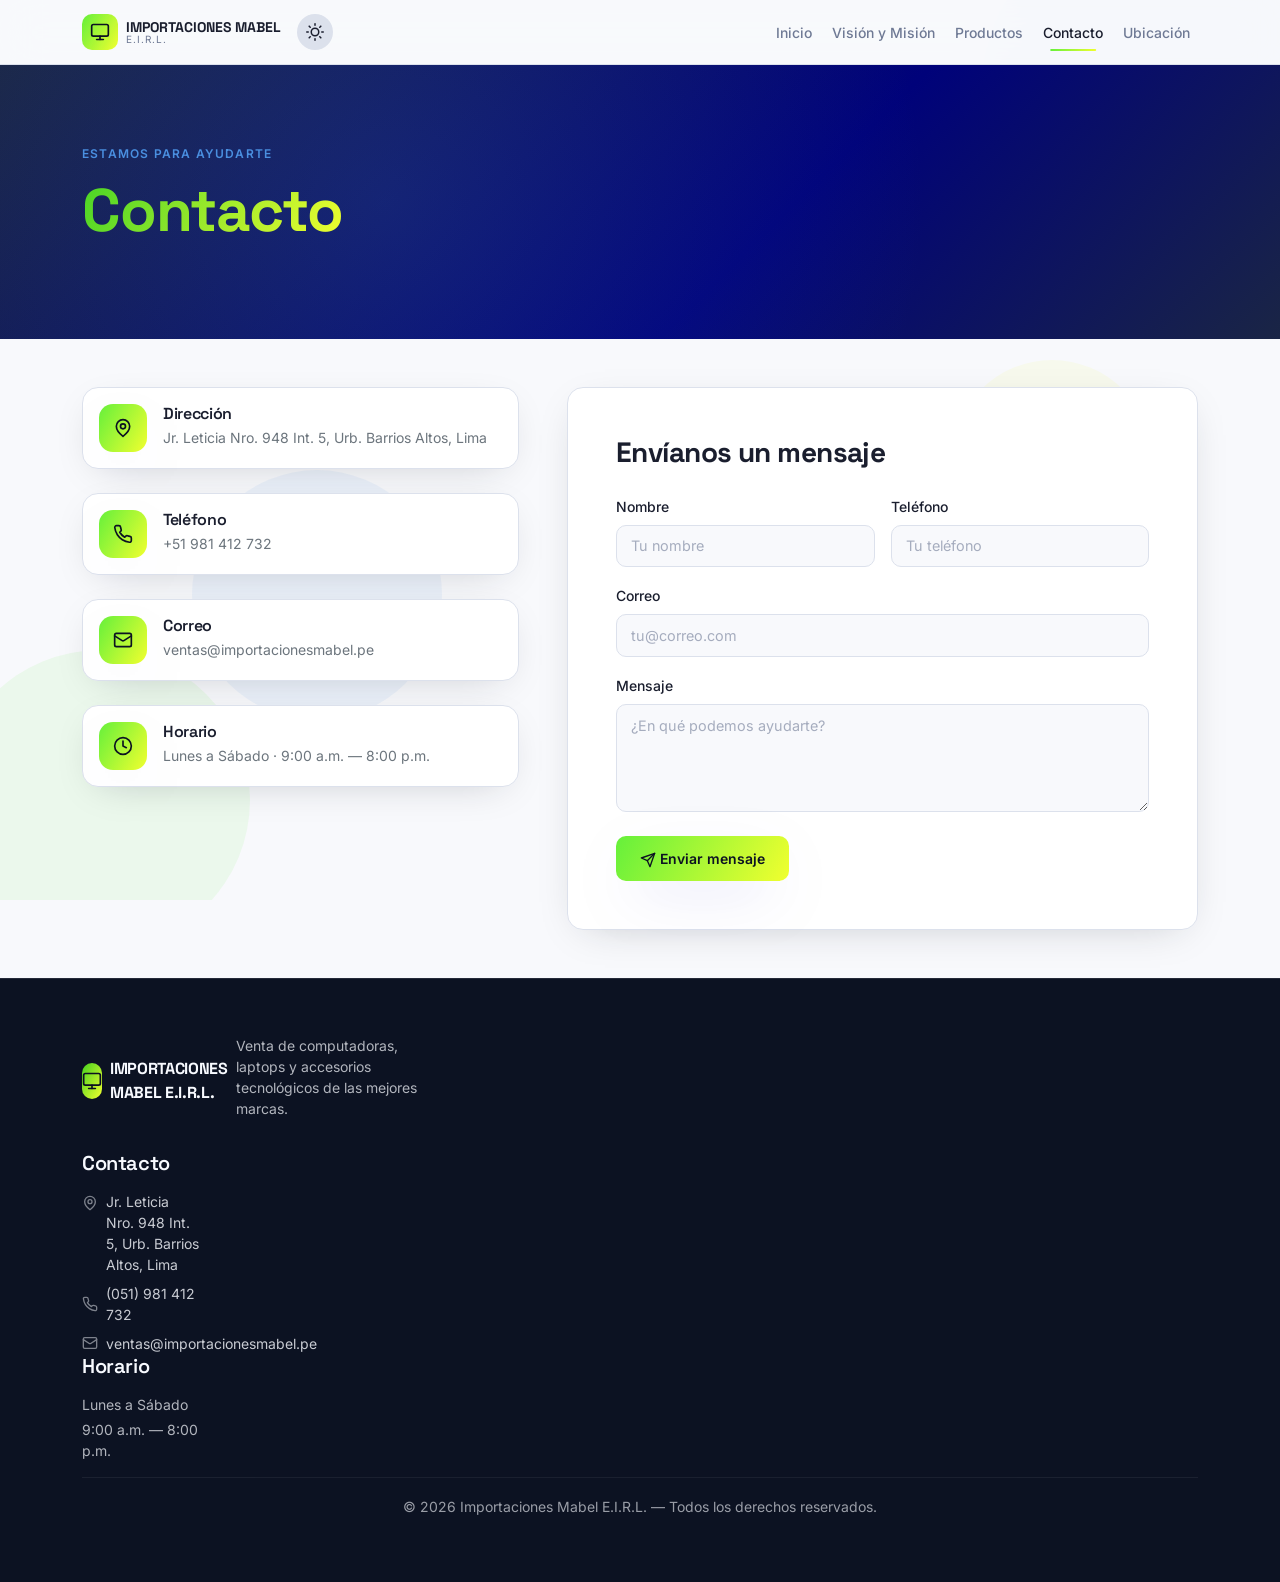
==== commit 148ad4bd: "Actualizar contenido y diseño del sitio" ====
--- a/contacto.html
+++ b/contacto.html
@@ -5,160 +5,199 @@
   <meta name="viewport" content="width=device-width, initial-scale=1" />
   <title>Contacto — Importaciones Mabel E.I.R.L.</title>
   <meta name="description" content="Contáctanos para cotizaciones de laptops, computadoras y accesorios. Barrios Altos, Lima." />
+  <meta property="og:title" content="Contacto — Importaciones Mabel" />
+  <meta property="og:description" content="Envíanos tu consulta o cotización." />
+  <meta property="og:type" content="website" />
+  <meta name="twitter:card" content="summary_large_image" />
   <link rel="icon" href="/favicon.ico" type="image/x-icon" />
   <link rel="preconnect" href="https://fonts.googleapis.com" />
   <link rel="preconnect" href="https://fonts.gstatic.com" crossorigin />
   <link rel="stylesheet" href="https://fonts.googleapis.com/css2?family=Space+Grotesk:wght@500;600;700&family=Inter:wght@400;500;600&display=swap" />
+  <link href="https://cdn.jsdelivr.net/npm/bootstrap@5.3.3/dist/css/bootstrap.min.css" rel="stylesheet" />
+  <link href="https://unpkg.com/aos@2.3.1/dist/aos.css" rel="stylesheet" />
   <link rel="stylesheet" href="css/styles.css" />
 </head>
 <body>
-<div class="min-h-screen flex flex-col">
-  <header class="header">
-    <div class="header-inner">
-      <a href="index.html" class="logo">
-        <div class="logo-icon">
-          <svg xmlns="http://www.w3.org/2000/svg" width="24" height="24" viewBox="0 0 24 24" fill="none" stroke="currentColor" stroke-width="2" stroke-linecap="round" stroke-linejoin="round"><rect x="2" y="3" width="20" height="14" rx="2"/><line x1="8" y1="21" x2="16" y2="21"/><line x1="12" y1="17" x2="12" y2="21"/></svg>
-        </div>
-        <div class="logo-text">
-          <div class="logo-text-top">IMPORTACIONES MABEL</div>
-          <div class="logo-text-bottom">E.I.R.L.</div>
-        </div>
-      </a>
-      <nav class="nav-desktop">
-        <a href="index.html">Inicio</a>
-        <a href="vision-mision.html">Visión y Misión</a>
-        <a href="productos.html">Productos</a>
-        <a href="contacto.html">Contacto</a>
-        <a href="ubicacion.html">Ubicación</a>
-      </nav>
-      <button class="menu-btn" id="menu-btn" aria-label="Menú">
-        <svg xmlns="http://www.w3.org/2000/svg" width="24" height="24" viewBox="0 0 24 24" fill="none" stroke="currentColor" stroke-width="2" stroke-linecap="round" stroke-linejoin="round" id="menu-icon"><line x1="3" y1="6" x2="21" y2="6"/><line x1="3" y1="12" x2="21" y2="12"/><line x1="3" y1="18" x2="21" y2="18"/></svg>
-        <svg xmlns="http://www.w3.org/2000/svg" width="24" height="24" viewBox="0 0 24 24" fill="none" stroke="currentColor" stroke-width="2" stroke-linecap="round" stroke-linejoin="round" id="close-icon" style="display:none"><line x1="18" y1="6" x2="6" y2="18"/><line x1="6" y1="6" x2="18" y2="18"/></svg>
-      </button>
+<div class="theme-wrapper min-vh-100 d-flex flex-column">
+  <header class="header sticky-top">
+    <nav class="navbar navbar-expand-lg">
+      <div class="container">
+        <a class="navbar-brand d-flex align-items-center gap-2" href="index.html">
+          <div class="logo-icon">
+            <svg xmlns="http://www.w3.org/2000/svg" width="20" height="20" viewBox="0 0 24 24" fill="none" stroke="currentColor" stroke-width="2" stroke-linecap="round" stroke-linejoin="round"><rect x="2" y="3" width="20" height="14" rx="2"/><line x1="8" y1="21" x2="16" y2="21"/><line x1="12" y1="17" x2="12" y2="21"/></svg>
+          </div>
+          <div class="lh-1">
+            <div class="logo-text-top">IMPORTACIONES MABEL</div>
+            <div class="logo-text-bottom">E.I.R.L.</div>
+          </div>
+        </a>
+        <div class="d-flex align-items-center gap-2">
+          <button class="theme-toggle" id="themeToggle" aria-label="Cambiar tema">
+            <svg class="sun-icon" xmlns="http://www.w3.org/2000/svg" width="18" height="18" viewBox="0 0 24 24" fill="none" stroke="currentColor" stroke-width="2" stroke-linecap="round" stroke-linejoin="round"><circle cx="12" cy="12" r="5"/><line x1="12" y1="1" x2="12" y2="3"/><line x1="12" y1="21" x2="12" y2="23"/><line x1="4.22" y1="4.22" x2="5.64" y2="5.64"/><line x1="18.36" y1="18.36" x2="19.78" y2="19.78"/><line x1="1" y1="12" x2="3" y2="12"/><line x1="21" y1="12" x2="23" y2="12"/><line x1="4.22" y1="19.78" x2="5.64" y2="18.36"/><line x1="18.36" y1="5.64" x2="19.78" y2="4.22"/></svg>
+            <svg class="moon-icon" xmlns="http://www.w3.org/2000/svg" width="18" height="18" viewBox="0 0 24 24" fill="none" stroke="currentColor" stroke-width="2" stroke-linecap="round" stroke-linejoin="round" style="display:none"><path d="M21 12.79A9 9 0 1 1 11.21 3 7 7 0 0 0 21 12.79z"/></svg>
+          </button>
+          <button class="navbar-toggler border-0 p-2" type="button" data-bs-toggle="collapse" data-bs-target="#navbarNav" aria-controls="navbarNav" aria-expanded="false" aria-label="Menú">
+            <svg xmlns="http://www.w3.org/2000/svg" width="24" height="24" viewBox="0 0 24 24" fill="none" stroke="currentColor" stroke-width="2" stroke-linecap="round" stroke-linejoin="round"><line x1="3" y1="6" x2="21" y2="6"/><line x1="3" y1="12" x2="21" y2="12"/><line x1="3" y1="18" x2="21" y2="18"/></svg>
+          </button>
+        </div>
+        <div class="collapse navbar-collapse" id="navbarNav">
+          <ul class="navbar-nav ms-auto gap-1">
+            <li class="nav-item"><a class="nav-link" href="index.html">Inicio</a></li>
+            <li class="nav-item"><a class="nav-link" href="vision-mision.html">Visión y Misión</a></li>
+            <li class="nav-item"><a class="nav-link" href="productos.html">Productos</a></li>
+            <li class="nav-item"><a class="nav-link" href="contacto.html">Contacto</a></li>
+            <li class="nav-item"><a class="nav-link" href="ubicacion.html">Ubicación</a></li>
+          </ul>
+        </div>
+      </div>
+    </nav>
+  </header>
+  <main class="flex-grow-1">
+    <section class="page-hero">
+      <div class="container">
+        <p class="page-hero-sub" data-aos="fade-down">Estamos para ayudarte</p>
+        <h1 class="page-hero-title" data-aos="fade-up"><span class="gradient-text">Contacto</span></h1>
+      </div>
+    </section>
+
+    <section class="py-5">
+      <div class="container">
+        <div class="row g-5">
+          <div class="col-lg-5">
+            <div class="d-flex flex-column gap-4">
+              <div class="card-custom p-3 d-flex gap-3 align-items-start" data-aos="fade-right">
+                <div class="contact-icon">
+                  <svg xmlns="http://www.w3.org/2000/svg" width="20" height="20" viewBox="0 0 24 24" fill="none" stroke="currentColor" stroke-width="2" stroke-linecap="round" stroke-linejoin="round"><path d="M20 10c0 6-8 12-8 12s-8-6-8-12a8 8 0 0 1 16 0Z"/><circle cx="12" cy="10" r="3"/></svg>
+                </div>
+                <div>
+                  <h3 class="font-display fw-semibold fs-6 mb-1">Dirección</h3>
+                  <p class="small text-secondary mb-0">Jr. Leticia Nro. 948 Int. 5, Urb. Barrios Altos, Lima</p>
+                </div>
+              </div>
+              <div class="card-custom p-3 d-flex gap-3 align-items-start" data-aos="fade-right" data-aos-delay="100">
+                <div class="contact-icon">
+                  <svg xmlns="http://www.w3.org/2000/svg" width="20" height="20" viewBox="0 0 24 24" fill="none" stroke="currentColor" stroke-width="2" stroke-linecap="round" stroke-linejoin="round"><path d="M22 16.92v3a2 2 0 0 1-2.18 2 19.79 19.79 0 0 1-8.63-3.07 19.5 19.5 0 0 1-6-6 19.79 19.79 0 0 1-3.07-8.67A2 2 0 0 1 4.11 2h3a2 2 0 0 1 2 1.72 12.84 12.84 0 0 0 .7 2.81 2 2 0 0 1-.45 2.11L8.09 9.91a16 16 0 0 0 6 6l1.27-1.27a2 2 0 0 1 2.11-.45 12.84 12.84 0 0 0 2.81.7A2 2 0 0 1 22 16.92z"/></svg>
+                </div>
+                <div>
+                  <h3 class="font-display fw-semibold fs-6 mb-1">Teléfono</h3>
+                  <p class="small text-secondary mb-0">+51 981 412 732</p>
+                </div>
+              </div>
+              <div class="card-custom p-3 d-flex gap-3 align-items-start" data-aos="fade-right" data-aos-delay="200">
+                <div class="contact-icon">
+                  <svg xmlns="http://www.w3.org/2000/svg" width="20" height="20" viewBox="0 0 24 24" fill="none" stroke="currentColor" stroke-width="2" stroke-linecap="round" stroke-linejoin="round"><rect width="20" height="16" x="2" y="4" rx="2"/><path d="m22 7-8.97 5.7a1.94 1.94 0 0 1-2.06 0L2 7"/></svg>
+                </div>
+                <div>
+                  <h3 class="font-display fw-semibold fs-6 mb-1">Correo</h3>
+                  <p class="small text-secondary mb-0">ventas@importacionesmabel.pe</p>
+                </div>
+              </div>
+              <div class="card-custom p-3 d-flex gap-3 align-items-start" data-aos="fade-right" data-aos-delay="300">
+                <div class="contact-icon">
+                  <svg xmlns="http://www.w3.org/2000/svg" width="20" height="20" viewBox="0 0 24 24" fill="none" stroke="currentColor" stroke-width="2" stroke-linecap="round" stroke-linejoin="round"><circle cx="12" cy="12" r="10"/><polyline points="12 6 12 12 16 14"/></svg>
+                </div>
+                <div>
+                  <h3 class="font-display fw-semibold fs-6 mb-1">Horario</h3>
+                  <p class="small text-secondary mb-0">Lunes a Sábado · 9:00 a.m. — 8:00 p.m.</p>
+                </div>
+              </div>
+            </div>
+          </div>
+          <div class="col-lg-7" data-aos="fade-left">
+            <div class="card-custom p-4 p-md-5">
+              <h2 class="font-display fw-bold fs-3 mb-4">Envíanos un mensaje</h2>
+              <form id="contact-form">
+                <div class="row g-3">
+                  <div class="col-sm-6">
+                    <label class="form-label small fw-medium">Nombre</label>
+                    <input required class="form-control" placeholder="Tu nombre" />
+                  </div>
+                  <div class="col-sm-6">
+                    <label class="form-label small fw-medium">Teléfono</label>
+                    <input class="form-control" placeholder="Tu teléfono" />
+                  </div>
+                </div>
+                <div class="mt-3">
+                  <label class="form-label small fw-medium">Correo</label>
+                  <input type="email" required class="form-control" placeholder="tu@correo.com" />
+                </div>
+                <div class="mt-3">
+                  <label class="form-label small fw-medium">Mensaje</label>
+                  <textarea rows="4" required class="form-control" placeholder="¿En qué podemos ayudarte?"></textarea>
+                </div>
+                <button type="submit" class="btn btn-brand mt-4">
+                  <svg xmlns="http://www.w3.org/2000/svg" width="16" height="16" viewBox="0 0 24 24" fill="none" stroke="currentColor" stroke-width="2" stroke-linecap="round" stroke-linejoin="round"><line x1="22" y1="2" x2="11" y2="13"/><polygon points="22 2 15 22 11 13 2 9 22 2"/></svg>
+                  Enviar mensaje
+                </button>
+              </form>
+            </div>
+          </div>
+        </div>
+      </div>
+    </section>
+
+    <div class="toast-container position-fixed bottom-0 end-0 p-3">
+      <div id="form-success" class="toast align-items-center text-bg-success border-0" role="alert" aria-live="assertive" aria-atomic="true">
+        <div class="d-flex">
+          <div class="toast-body">
+            ¡Gracias! Nos pondremos en contacto contigo pronto.
+          </div>
+          <button type="button" class="btn-close btn-close-white me-2 m-auto" data-bs-dismiss="toast"></button>
+        </div>
+      </div>
     </div>
-    <div class="mobile-nav" id="mobile-nav">
-      <div class="mobile-nav-inner">
-        <a href="index.html">Inicio</a>
-        <a href="vision-mision.html">Visión y Misión</a>
-        <a href="productos.html">Productos</a>
-        <a href="contacto.html">Contacto</a>
-        <a href="ubicacion.html">Ubicación</a>
-      </div>
-    </div>
-  </header>
-  <main class="flex-1">
-    <section class="gradient-hero page-hero" style="background: var(--gradient-hero);">
-      <div class="container">
-        <p class="page-hero-sub" style="color: var(--brand);">Estamos para ayudarte</p>
-        <h1 class="page-hero-title">Contacto</h1>
-      </div>
-    </section>
-    <section class="py-16">
-      <div class="container" style="max-width: 72rem;">
-        <div class="contact-grid">
-          <div class="space-y-6">
-            <div class="contact-card">
-              <div class="contact-card-icon">
-                <svg xmlns="http://www.w3.org/2000/svg" width="20" height="20" viewBox="0 0 24 24" fill="none" stroke="currentColor" stroke-width="2" stroke-linecap="round" stroke-linejoin="round"><path d="M20 10c0 6-8 12-8 12s-8-6-8-12a8 8 0 0 1 16 0Z"/><circle cx="12" cy="10" r="3"/></svg>
-              </div>
-              <div>
-                <h3 class="font-display font-semibold mb-1">Dirección</h3>
-                <p class="text-sm text-muted-fg">Jr. Leticia Nro. 948 Int. 5, Urb. Barrios Altos, Lima — Lima — Lima</p>
-              </div>
-            </div>
-            <div class="contact-card">
-              <div class="contact-card-icon">
-                <svg xmlns="http://www.w3.org/2000/svg" width="20" height="20" viewBox="0 0 24 24" fill="none" stroke="currentColor" stroke-width="2" stroke-linecap="round" stroke-linejoin="round"><path d="M22 16.92v3a2 2 0 0 1-2.18 2 19.79 19.79 0 0 1-8.63-3.07 19.5 19.5 0 0 1-6-6 19.79 19.79 0 0 1-3.07-8.67A2 2 0 0 1 4.11 2h3a2 2 0 0 1 2 1.72 12.84 12.84 0 0 0 .7 2.81 2 2 0 0 1-.45 2.11L8.09 9.91a16 16 0 0 0 6 6l1.27-1.27a2 2 0 0 1 2.11-.45 12.84 12.84 0 0 0 2.81.7A2 2 0 0 1 22 16.92z"/></svg>
-              </div>
-              <div>
-                <h3 class="font-display font-semibold mb-1">Teléfono</h3>
-                <p class="text-sm text-muted-fg">+51 981 412 732</p>
-              </div>
-            </div>
-            <div class="contact-card">
-              <div class="contact-card-icon">
-                <svg xmlns="http://www.w3.org/2000/svg" width="20" height="20" viewBox="0 0 24 24" fill="none" stroke="currentColor" stroke-width="2" stroke-linecap="round" stroke-linejoin="round"><rect width="20" height="16" x="2" y="4" rx="2"/><path d="m22 7-8.97 5.7a1.94 1.94 0 0 1-2.06 0L2 7"/></svg>
-              </div>
-              <div>
-                <h3 class="font-display font-semibold mb-1">Correo</h3>
-                <p class="text-sm text-muted-fg">ventas@importacionesmabel.pe</p>
-              </div>
-            </div>
-            <div class="contact-card">
-              <div class="contact-card-icon">
-                <svg xmlns="http://www.w3.org/2000/svg" width="20" height="20" viewBox="0 0 24 24" fill="none" stroke="currentColor" stroke-width="2" stroke-linecap="round" stroke-linejoin="round"><circle cx="12" cy="12" r="10"/><polyline points="12 6 12 12 16 14"/></svg>
-              </div>
-              <div>
-                <h3 class="font-display font-semibold mb-1">Horario</h3>
-                <p class="text-sm text-muted-fg">Lunes a Sábado · 9:00 a.m. — 8:00 p.m.</p>
-              </div>
-            </div>
-          </div>
-          <form class="contact-form" id="contact-form">
-            <h2 class="text-2xl font-display font-bold mb-2">Envíanos un mensaje</h2>
-            <div class="form-row">
-              <label class="form-group">
-                <span class="form-label">Nombre</span>
-                <input required class="form-input" />
-              </label>
-              <label class="form-group">
-                <span class="form-label">Teléfono</span>
-                <input class="form-input" />
-              </label>
-            </div>
-            <label class="form-group">
-              <span class="form-label">Correo</span>
-              <input type="email" required class="form-input" />
-            </label>
-            <label class="form-group">
-              <span class="form-label">Mensaje</span>
-              <textarea rows="4" required class="form-input"></textarea>
-            </label>
-            <button type="submit" class="btn btn-brand">
-              <svg xmlns="http://www.w3.org/2000/svg" width="16" height="16" viewBox="0 0 24 24" fill="none" stroke="currentColor" stroke-width="2" stroke-linecap="round" stroke-linejoin="round"><line x1="22" y1="2" x2="11" y2="13"/><polygon points="22 2 15 22 11 13 2 9 22 2"/></svg>
-              Enviar mensaje
-            </button>
-            <p class="form-success" id="form-success" style="display:none;">¡Gracias! Nos pondremos en contacto contigo pronto.</p>
-          </form>
-        </div>
-      </div>
-    </section>
   </main>
   <footer class="footer">
-    <div class="footer-inner">
-      <div>
-        <div class="footer-brand">
-          <div class="footer-brand-icon">
-            <svg xmlns="http://www.w3.org/2000/svg" width="24" height="24" viewBox="0 0 24 24" fill="none" stroke="currentColor" stroke-width="2" stroke-linecap="round" stroke-linejoin="round"><rect x="2" y="3" width="20" height="14" rx="2"/><line x1="8" y1="21" x2="16" y2="21"/><line x1="12" y1="17" x2="12" y2="21"/></svg>
-          </div>
-          <div class="font-display font-bold">IMPORTACIONES MABEL E.I.R.L.</div>
-        </div>
-        <p class="footer-desc">Venta de computadoras, laptops y accesorios tecnológicos de las mejores marcas.</p>
-      </div>
-      <div class="footer-contact">
-        <h4 class="footer-heading">Contacto</h4>
-        <p class="footer-contact-item">
-          <svg xmlns="http://www.w3.org/2000/svg" width="16" height="16" viewBox="0 0 24 24" fill="none" stroke="currentColor" stroke-width="2" stroke-linecap="round" stroke-linejoin="round"><path d="M20 10c0 6-8 12-8 12s-8-6-8-12a8 8 0 0 1 16 0Z"/><circle cx="12" cy="10" r="3"/></svg>
-          Jr. Leticia Nro. 948 Int. 5, Urb. Barrios Altos, Lima
-        </p>
-        <p class="footer-contact-item center-items">
-          <svg xmlns="http://www.w3.org/2000/svg" width="16" height="16" viewBox="0 0 24 24" fill="none" stroke="currentColor" stroke-width="2" stroke-linecap="round" stroke-linejoin="round"><path d="M22 16.92v3a2 2 0 0 1-2.18 2 19.79 19.79 0 0 1-8.63-3.07 19.5 19.5 0 0 1-6-6 19.79 19.79 0 0 1-3.07-8.67A2 2 0 0 1 4.11 2h3a2 2 0 0 1 2 1.72 12.84 12.84 0 0 0 .7 2.81 2 2 0 0 1-.45 2.11L8.09 9.91a16 16 0 0 0 6 6l1.27-1.27a2 2 0 0 1 2.11-.45 12.84 12.84 0 0 0 2.81.7A2 2 0 0 1 22 16.92z"/></svg>
-          (051) 981 412 732
-        </p>
-        <p class="footer-contact-item center-items">
-          <svg xmlns="http://www.w3.org/2000/svg" width="16" height="16" viewBox="0 0 24 24" fill="none" stroke="currentColor" stroke-width="2" stroke-linecap="round" stroke-linejoin="round"><rect width="20" height="16" x="2" y="4" rx="2"/><path d="m22 7-8.97 5.7a1.94 1.94 0 0 1-2.06 0L2 7"/></svg>
-          ventas@importacionesmabel.pe
-        </p>
-      </div>
-      <div>
-        <h4 class="footer-heading">Horario</h4>
-        <p class="footer-desc">Lunes a Sábado</p>
-        <p class="footer-desc">9:00 a.m. — 8:00 p.m.</p>
+    <div class="container py-5">
+      <div class="row g-4">
+        <div class="col-md-4">
+          <div class="d-flex align-items-center gap-2 mb-3">
+            <div class="footer-brand-icon">
+              <svg xmlns="http://www.w3.org/2000/svg" width="20" height="20" viewBox="0 0 24 24" fill="none" stroke="currentColor" stroke-width="2" stroke-linecap="round" stroke-linejoin="round"><rect x="2" y="3" width="20" height="14" rx="2"/><line x1="8" y1="21" x2="16" y2="21"/><line x1="12" y1="17" x2="12" y2="21"/></svg>
+          </div>
+          <span class="fw-bold font-display">IMPORTACIONES MABEL E.I.R.L.</span>
+          <p class="footer-desc mt-2">Venta de computadoras, laptops y accesorios tecnológicos de las mejores marcas.</p>
+        </div>
+        <div class="col-md-4">
+          <h5 class="fw-semibold font-display mb-3">Contacto</h5>
+          <div class="d-flex align-items-start gap-2 mb-2 footer-contact-item">
+            <svg xmlns="http://www.w3.org/2000/svg" width="16" height="16" viewBox="0 0 24 24" fill="none" stroke="currentColor" stroke-width="2" stroke-linecap="round" stroke-linejoin="round" class="flex-shrink-0 mt-1"><path d="M20 10c0 6-8 12-8 12s-8-6-8-12a8 8 0 0 1 16 0Z"/><circle cx="12" cy="10" r="3"/></svg>
+            <span>Jr. Leticia Nro. 948 Int. 5, Urb. Barrios Altos, Lima</span>
+          </div>
+          <div class="d-flex align-items-center gap-2 mb-2 footer-contact-item">
+            <svg xmlns="http://www.w3.org/2000/svg" width="16" height="16" viewBox="0 0 24 24" fill="none" stroke="currentColor" stroke-width="2" stroke-linecap="round" stroke-linejoin="round" class="flex-shrink-0"><path d="M22 16.92v3a2 2 0 0 1-2.18 2 19.79 19.79 0 0 1-8.63-3.07 19.5 19.5 0 0 1-6-6 19.79 19.79 0 0 1-3.07-8.67A2 2 0 0 1 4.11 2h3a2 2 0 0 1 2 1.72 12.84 12.84 0 0 0 .7 2.81 2 2 0 0 1-.45 2.11L8.09 9.91a16 16 0 0 0 6 6l1.27-1.27a2 2 0 0 1 2.11-.45 12.84 12.84 0 0 0 2.81.7A2 2 0 0 1 22 16.92z"/></svg>
+            <span>(051) 981 412 732</span>
+          </div>
+          <div class="d-flex align-items-center gap-2 footer-contact-item">
+            <svg xmlns="http://www.w3.org/2000/svg" width="16" height="16" viewBox="0 0 24 24" fill="none" stroke="currentColor" stroke-width="2" stroke-linecap="round" stroke-linejoin="round" class="flex-shrink-0"><rect width="20" height="16" x="2" y="4" rx="2"/><path d="m22 7-8.97 5.7a1.94 1.94 0 0 1-2.06 0L2 7"/></svg>
+            <span>ventas@importacionesmabel.pe</span>
+          </div>
+        </div>
+        <div class="col-md-4">
+          <h5 class="fw-semibold font-display mb-3">Horario</h5>
+          <p class="footer-desc mb-1">Lunes a Sábado</p>
+          <p class="footer-desc">9:00 a.m. — 8:00 p.m.</p>
+        </div>
       </div>
     </div>
-    <div class="footer-bottom">&copy; <span id="year"></span> Importaciones Mabel E.I.R.L. — Todos los derechos reservados.</div>
+    <div class="footer-bottom text-center py-3">
+      <small>&copy; <span id="year"></span> Importaciones Mabel E.I.R.L. — Todos los derechos reservados.</small>
+    </div>
   </footer>
+
+  <button class="back-to-top" id="backToTop" aria-label="Volver arriba">
+    <svg xmlns="http://www.w3.org/2000/svg" width="20" height="20" viewBox="0 0 24 24" fill="none" stroke="currentColor" stroke-width="2.5" stroke-linecap="round" stroke-linejoin="round"><polyline points="18 15 12 9 6 15"/></svg>
+  </button>
+
+  <div class="floating-shapes">
+    <div class="shape shape-1"></div>
+    <div class="shape shape-2"></div>
+    <div class="shape shape-3"></div>
+    <div class="shape shape-4"></div>
+  </div>
 </div>
+<script src="https://cdn.jsdelivr.net/npm/bootstrap@5.3.3/dist/js/bootstrap.bundle.min.js"></script>
+<script src="https://unpkg.com/aos@2.3.1/dist/aos.js"></script>
 <script src="js/main.js"></script>
 <script>document.getElementById('year').textContent = new Date().getFullYear();</script>
 </body>
--- a/css/styles.css
+++ b/css/styles.css
@@ -1,1224 +1,463 @@
-/* ===== RESET & BASE ===== */
-*,
-*::before,
-*::after {
-  box-sizing: border-box;
-  margin: 0;
-  padding: 0;
-}
-html {
-  scroll-behavior: smooth;
-}
-body {
-  font-family: "Inter", ui-sans-serif, system-ui, sans-serif;
-  background-color: #fcf9f9;
-  color: #081d75;
-  -webkit-font-smoothing: antialiased;
-  min-height: 100vh;
-}
-h1, h2, h3, h4 {
-  font-family: "Space Grotesk", ui-sans-serif, system-ui, sans-serif;
-  letter-spacing: -0.02em;
-}
-img {
-  max-width: 100%;
-  height: auto;
-  display: block;
-}
-a {
-  text-decoration: none;
-  color: inherit;
-}
-
-/* ===== COLORS (CSS Variables) ===== */
 :root {
-  --bg: #f9fafc;
-  --fg: #1a1e2e;
-  --card: #ffffff;
-  --card-fg: #1a1e2e;
-  --muted: #eef1f7;
-  --muted-fg: #6f7a95;
-  --accent: #e4e9f3;
-  --accent-fg: #1a1e2e;
-  --border: #dce1ec;
-  --input: #dce1ec;
-  --ring: #5a9cf0;
   --brand: #4a8fe0;
+  --brand-dark: #1a2545;
   --brand-fg: #0c1222;
-  --primary: #1a2545;
-  --primary-fg: #f8faff;
-  --destructive: #d95c4a;
   --gradient-hero: linear-gradient(135deg, #1a2545 0%, #00027a 60%, #1a2545 100%);
   --gradient-brand: linear-gradient(120deg, #4eee1ede, #f1ff2f);
   --shadow-brand: 0 20px 60px -20px rgba(2, 15, 199, 0.55);
   --shadow-card: 0 10px 40px -18px rgba(26, 31, 41, 0.25);
-  --radius: 0.75rem;
-  --max-w: 1280px;
-}
-
-/* ===== UTILITY CLASSES ===== */
-.gradient-hero {
-  background: var(--gradient-hero);
-}
-.gradient-brand {
-  background: var(--gradient-brand);
-}
-.shadow-brand {
-  box-shadow: var(--shadow-brand);
-}
-.shadow-card {
-  box-shadow: var(--shadow-card);
-}
-.text-brand {
-  color: var(--brand);
-}
-.bg-brand {
-  background-color: var(--brand);
-}
-.text-brand-fg {
-  color: var(--brand-fg);
-}
-.bg-brand-fg {
-  background-color: var(--brand-fg);
-}
-.bg-card {
-  background-color: var(--card);
-}
-.bg-muted {
-  background-color: var(--muted);
-}
-.bg-accent {
-  background-color: var(--accent);
-}
-.bg-background {
-  background-color: var(--bg);
-}
-.border-border {
-  border-color: var(--border);
-}
-.text-muted-fg {
-  color: var(--muted-fg);
-}
-.text-primary-fg {
-  color: var(--primary-fg);
-}
-.font-display {
-  font-family: "Space Grotesk", ui-sans-serif, system-ui, sans-serif;
+  --bg-body: #f8f9fc;
+  --bg-card: #ffffff;
+  --text-primary: #1a1e2e;
+  --text-secondary: #6f7a95;
+  --border-color: #dce1ec;
+  --navbar-bg: rgba(248, 249, 252, 0.85);
+}
+
+[data-theme="dark"] {
+  --bg-body: #0f1117;
+  --bg-card: #1a1d27;
+  --text-primary: #e8ecf4;
+  --text-secondary: #9aa3b8;
+  --border-color: #2a2d3a;
+  --navbar-bg: rgba(15, 17, 23, 0.9);
+  --gradient-hero: linear-gradient(135deg, #0a0e17 0%, #000b4d 60%, #0a0e17 100%);
+  --shadow-card: 0 10px 40px -18px rgba(0, 0, 0, 0.5);
+}
+
+body {
+  font-family: "Inter", system-ui, sans-serif;
+  -webkit-font-smoothing: antialiased;
+  background: var(--bg-body);
+  color: var(--text-primary);
+  transition: background 0.3s, color 0.3s;
+}
+
+h1, h2, h3, h4, h5, h6, .font-display {
+  font-family: "Space Grotesk", system-ui, sans-serif;
   letter-spacing: -0.02em;
-}
-.font-sans {
-  font-family: "Inter", ui-sans-serif, system-ui, sans-serif;
-}
-
-/* ===== LAYOUT ===== */
-.container {
-  max-width: var(--max-w);
-  margin: 0 auto;
-  padding: 0 1rem;
-}
-@media (min-width: 640px) {
-  .container {
-    padding: 0 1.5rem;
-  }
-}
-@media (min-width: 1024px) {
-  .container {
-    padding: 0 2rem;
-  }
-}
-
-.flex { display: flex; }
-.flex-col { flex-direction: column; }
-.flex-wrap { flex-wrap: wrap; }
-.items-center { align-items: center; }
-.items-start { align-items: flex-start; }
-.items-end { align-items: flex-end; }
-.justify-center { justify-content: center; }
-.justify-between { justify-content: space-between; }
-.gap-1 { gap: 0.25rem; }
-.gap-2 { gap: 0.5rem; }
-.gap-3 { gap: 0.75rem; }
-.gap-4 { gap: 1rem; }
-.gap-6 { gap: 1.5rem; }
-.gap-8 { gap: 2rem; }
-.gap-10 { gap: 2.5rem; }
-.space-y-1 > * + * { margin-top: 0.25rem; }
-.space-y-2 > * + * { margin-top: 0.5rem; }
-.space-y-4 > * + * { margin-top: 1rem; }
-.space-y-6 > * + * { margin-top: 1.5rem; }
-.grid { display: grid; }
-.inline-flex { display: inline-flex; }
-.block { display: block; }
-.hidden { display: none; }
-.shrink-0 { flex-shrink: 0; }
-.leading-tight { line-height: 1.25; }
-.leading-relaxed { line-height: 1.625; }
-.text-center { text-align: center; }
-
-/* ===== SIZING ===== */
-.w-full { width: 100%; }
-.min-h-screen { min-height: 100vh; }
-.h-16 { height: 4rem; }
-.h-\[80vh\] { height: 80vh; }
-.min-h-\[520px\] { min-height: 520px; }
-.min-h-8 { min-height: 2rem; }
-.min-h-\[500px\] { min-height: 500px; }
-.w-9 { width: 2.25rem; }
-.h-9 { height: 2.25rem; }
-.w-11 { width: 2.75rem; }
-.h-11 { height: 2.75rem; }
-.w-12 { width: 3rem; }
-.h-12 { height: 3rem; }
-.w-14 { width: 3.5rem; }
-.h-14 { height: 3.5rem; }
-.w-5 { width: 1.25rem; }
-.h-5 { height: 1.25rem; }
-.w-4 { width: 1rem; }
-.h-4 { height: 1rem; }
-.w-7 { width: 1.75rem; }
-.h-7 { height: 1.75rem; }
-.h-1\.5 { height: 0.375rem; }
-.max-w-7xl { max-width: 80rem; }
-.max-w-5xl { max-width: 64rem; }
-.max-w-6xl { max-width: 72rem; }
-.max-w-2xl { max-width: 42rem; }
-.max-w-lg { max-width: 32rem; }
-.max-w-md { max-width: 28rem; }
-.aspect-square { aspect-ratio: 1; }
-
-/* ===== SPACING ===== */
-.px-4 { padding-left: 1rem; padding-right: 1rem; }
-.py-16 { padding-top: 4rem; padding-bottom: 4rem; }
-.py-20 { padding-top: 5rem; padding-bottom: 5rem; }
-.py-24 { padding-top: 6rem; padding-bottom: 6rem; }
-.py-12 { padding-top: 3rem; padding-bottom: 3rem; }
-.py-4 { padding-top: 1rem; padding-bottom: 1rem; }
-.px-3 { padding-left: 0.75rem; padding-right: 0.75rem; }
-.py-2 { padding-top: 0.5rem; padding-bottom: 0.5rem; }
-.px-6 { padding-left: 1.5rem; padding-right: 1.5rem; }
-.py-3 { padding-top: 0.75rem; padding-bottom: 0.75rem; }
-.px-8 { padding-left: 2rem; padding-right: 2rem; }
-.p-5 { padding: 1.25rem; }
-.p-6 { padding: 1.5rem; }
-.p-8 { padding: 2rem; }
-.p-10 { padding: 2.5rem; }
-.py-1 { padding-top: 0.25rem; padding-bottom: 0.25rem; }
-.px-2\.5 { padding-left: 0.625rem; padding-right: 0.625rem; }
-.py-1\.5 { padding-top: 0.375rem; padding-bottom: 0.375rem; }
-.p-2 { padding: 0.5rem; }
-.pb-24 { padding-bottom: 6rem; }
-.mb-1 { margin-bottom: 0.25rem; }
-.mb-2 { margin-bottom: 0.5rem; }
-.mb-3 { margin-bottom: 0.75rem; }
-.mb-4 { margin-bottom: 1rem; }
-.mb-5 { margin-bottom: 1.25rem; }
-.mb-6 { margin-bottom: 1.5rem; }
-.mb-8 { margin-bottom: 2rem; }
-.mb-10 { margin-bottom: 2.5rem; }
-.mb-12 { margin-bottom: 3rem; }
-.mt-1 { margin-top: 0.25rem; }
-.mt-2 { margin-top: 0.5rem; }
-.mt-4 { margin-top: 1rem; }
-.mt-6 { margin-top: 1.5rem; }
-.mt-20 { margin-top: 5rem; }
-
-/* ===== TYPOGRAPHY ===== */
-.text-xs { font-size: 0.75rem; }
-.text-sm { font-size: 0.875rem; }
-.text-base { font-size: 1rem; }
-.text-lg { font-size: 1.125rem; }
-.text-2xl { font-size: 1.5rem; }
-.text-3xl { font-size: 1.875rem; }
-.text-4xl { font-size: 2.25rem; }
-.text-5xl { font-size: 3rem; }
-.text-7xl { font-size: 4.5rem; }
-.text-\[10px\] { font-size: 0.625rem; }
-.font-medium { font-weight: 500; }
-.font-semibold { font-weight: 600; }
-.font-bold { font-weight: 700; }
-.tracking-widest { letter-spacing: 0.1em; }
-.leading-\[1\.05\] { line-height: 1.05; }
-
-/* ===== BORDERS & RADIUS ===== */
-.rounded-md { border-radius: calc(var(--radius) - 4px); }
-.rounded-lg { border-radius: calc(var(--radius) - 2px); }
-.rounded-xl { border-radius: calc(var(--radius) + 4px); }
-.rounded-2xl { border-radius: calc(var(--radius) + 8px); }
-.rounded-3xl { border-radius: calc(var(--radius) + 16px); }
-.rounded-full { border-radius: 9999px; }
-.rounded-sm { border-radius: calc(var(--radius) - 4px); }
-.border { border: 1px solid; }
-.border-0 { border: none; }
-.border-t { border-top: 1px solid; }
-.border-b { border-bottom: 1px solid; }
-.border-transparent { border-color: transparent; }
-.border-white\/20 { border-color: rgba(255, 255, 255, 0.2); }
-.border-primary-fg\/30 { border-color: rgba(248, 250, 255, 0.3); }
-.border-primary-fg\/20 { border-color: rgba(248, 250, 255, 0.2); }
-.border-brand\/30 { border-color: rgba(74, 143, 224, 0.3); }
-.border-primary-fg\/10 { border-color: rgba(248, 250, 255, 0.1); }
-
-/* ===== EFFECTS ===== */
-.overflow-hidden { overflow: hidden; }
-.object-cover { object-fit: cover; }
-.object-center { object-position: center; }
-.relative { position: relative; }
-.absolute { position: absolute; }
-.fixed { position: fixed; }
-.sticky { position: sticky; }
-.inset-0 { top: 0; right: 0; bottom: 0; left: 0; }
-.top-0 { top: 0; }
-.top-3 { top: 0.75rem; }
-.left-3 { left: 0.75rem; }
-.left-4 { left: 1rem; }
-.right-4 { right: 1rem; }
-.bottom-6 { bottom: 1.5rem; }
-.top-1\/2 { top: 50%; }
-.left-1\/2 { left: 50%; }
-.-translate-y-1\/2 { transform: translateY(-50%); }
-.-translate-x-1\/2 { transform: translateX(-50%); }
-.z-10 { z-index: 10; }
-.z-20 { z-index: 20; }
-.z-50 { z-index: 50; }
-.backdrop-blur { backdrop-filter: blur(8px); -webkit-backdrop-filter: blur(8px); }
-.backdrop-blur-lg { backdrop-filter: blur(16px); -webkit-backdrop-filter: blur(16px); }
-.bg-black\/20 { background-color: rgba(0, 0, 0, 0.2); }
-.bg-background\/80 { background-color: rgba(249, 250, 252, 0.8); }
-.bg-background\/20 { background-color: rgba(249, 250, 252, 0.2); }
-.bg-card\/95 { background-color: rgba(255, 255, 255, 0.95); }
-.bg-primary\/20 { background-color: rgba(26, 37, 69, 0.2); }
-.bg-accent\/40 { background-color: rgba(228, 233, 243, 0.4); }
-.text-primary-fg\/80 { color: rgba(248, 250, 255, 0.8); }
-.text-primary-fg\/70 { color: rgba(248, 250, 255, 0.7); }
-.text-primary-fg\/60 { color: rgba(248, 250, 255, 0.6); }
-.text-fg\/70 { color: rgba(26, 30, 46, 0.7); }
-.text-fg\/80 { color: rgba(26, 30, 46, 0.8); }
-.border-primary-fg\/10 { border-color: rgba(248, 250, 255, 0.1); }
-.resize-none { resize: none; }
-
-/* ===== TRANSITIONS ===== */
-.transition-all { transition: all 0.3s ease; }
-.transition-transform { transition: transform 0.3s ease; }
-.transition-opacity { transition: opacity 1s ease; }
-.transition-colors { transition: color 0.2s ease, background-color 0.2s ease, border-color 0.2s ease; }
-.duration-500 { transition-duration: 0.5s; }
-.duration-1000 { transition-duration: 1s; }
-.hover\:-translate-y-1:hover { transform: translateY(-0.25rem); }
-.hover\:scale-105:hover { transform: scale(1.05); }
-.hover\:scale-\[1\.02\]:hover { transform: scale(1.02); }
-.hover\:opacity-90:hover { opacity: 0.9; }
-.hover\:bg-accent:hover { background-color: var(--accent); }
-.hover\:bg-background\/40:hover { background-color: rgba(249, 250, 252, 0.4); }
-.hover\:bg-primary-fg\/10:hover { background-color: rgba(248, 250, 255, 0.1); }
-.hover\:text-foreground:hover { color: var(--fg); }
-.hover\:text-brand:hover { color: var(--brand); }
-.group:hover .group-hover\:scale-105 { transform: scale(1.05); }
-
-/* ===== BUTTONS ===== */
-.btn {
-  display: inline-flex;
-  align-items: center;
-  gap: 0.5rem;
-  padding: 0.75rem 1.5rem;
-  border-radius: calc(var(--radius) - 2px);
-  font-weight: 600;
-  cursor: pointer;
-  border: none;
-  font-size: 0.875rem;
-  transition: transform 0.3s ease;
-}
-.btn-brand {
-  background: var(--gradient-brand);
-  color: var(--brand-fg);
-  box-shadow: var(--shadow-brand);
-}
-.btn-brand:hover {
-  transform: scale(1.05);
-}
-.btn-outline {
-  background: transparent;
-  border: 1px solid rgba(248, 250, 255, 0.3);
-  color: var(--primary-fg);
-}
-.btn-outline:hover {
-  background-color: rgba(248, 250, 255, 0.1);
-}
-.btn-sm {
-  padding: 0.375rem 0.75rem;
-  font-size: 0.75rem;
-}
-
-/* ===== CAROUSEL ===== */
-.carousel {
-  position: relative;
-  height: 80vh;
-  min-height: 520px;
-  overflow: hidden;
-  background: var(--gradient-hero);
-}
-.carousel-slide {
-  position: absolute;
-  inset: 0;
-  transition: opacity 1s ease;
-}
-.carousel-slide.active {
-  opacity: 1;
-  z-index: 1;
-}
-.carousel-slide:not(.active) {
-  opacity: 0;
-}
-.carousel-slide img {
-  position: absolute;
-  inset: 0;
-  width: 100%;
-  height: 100%;
-  object-fit: cover;
-}
-.carousel-overlay {
-  position: absolute;
-  inset: 0;
-  background: linear-gradient(to right, var(--primary), rgba(26, 37, 69, 0.7), transparent);
-}
-.carousel-content {
-  position: relative;
-  z-index: 10;
-  max-width: var(--max-w);
-  margin: 0 auto;
-  padding: 0 1rem;
-  height: 100%;
-  display: flex;
-  align-items: center;
-}
-@media (min-width: 640px) {
-  .carousel-content {
-    padding: 0 1.5rem;
-  }
-}
-@media (min-width: 1024px) {
-  .carousel-content {
-    padding: 0 2rem;
-  }
-}
-.carousel-text {
-  max-width: 42rem;
-  color: var(--primary-fg);
-}
-.carousel-badge {
-  display: inline-block;
-  padding: 0.25rem 0.75rem;
-  border-radius: 9999px;
-  font-size: 0.75rem;
-  font-weight: 500;
-  background-color: rgba(74, 143, 224, 0.2);
-  color: var(--brand);
-  border: 1px solid rgba(74, 143, 224, 0.3);
-  margin-bottom: 1.25rem;
-}
-.carousel-title {
-  font-size: 3rem;
-  font-weight: 700;
-  line-height: 1.05;
-  margin-bottom: 1.5rem;
-}
-@media (min-width: 768px) {
-  .carousel-title {
-    font-size: 4.5rem;
-  }
-}
-.carousel-desc {
-  font-size: 1.125rem;
-  color: rgba(248, 250, 255, 0.8);
-  margin-bottom: 2rem;
-  max-width: 32rem;
-}
-.carousel-actions {
-  display: flex;
-  flex-wrap: wrap;
-  gap: 0.75rem;
-}
-.carousel-btn {
-  position: absolute;
-  top: 50%;
-  transform: translateY(-50%);
-  z-index: 20;
-  width: 2.75rem;
-  height: 2.75rem;
-  border-radius: 9999px;
-  background: rgba(249, 250, 252, 0.2);
-  backdrop-filter: blur(8px);
-  -webkit-backdrop-filter: blur(8px);
-  border: 1px solid rgba(248, 250, 255, 0.2);
-  color: var(--primary-fg);
-  display: flex;
-  align-items: center;
-  justify-content: center;
-  cursor: pointer;
-  font-size: 1.25rem;
-  transition: background-color 0.2s;
-}
-.carousel-btn:hover {
-  background: rgba(249, 250, 252, 0.4);
-}
-.carousel-btn-prev {
-  left: 1rem;
-}
-.carousel-btn-next {
-  right: 1rem;
-}
-.carousel-dots {
-  position: absolute;
-  bottom: 1.5rem;
-  left: 50%;
-  transform: translateX(-50%);
-  z-index: 20;
-  display: flex;
-  gap: 0.5rem;
-}
-.carousel-dot {
-  height: 0.375rem;
-  border-radius: 9999px;
-  border: none;
-  cursor: pointer;
-  transition: all 0.3s;
-  padding: 0;
-}
-.carousel-dot.active {
-  width: 2rem;
-  background-color: var(--brand);
-}
-.carousel-dot:not(.active) {
-  width: 1rem;
-  background-color: rgba(248, 250, 255, 0.4);
 }
 
 /* ===== HEADER ===== */
 .header {
-  position: sticky;
-  top: 0;
-  z-index: 50;
-  background-color: rgba(249, 250, 252, 0.8);
-  backdrop-filter: blur(16px);
-  -webkit-backdrop-filter: blur(16px);
-  border-bottom: 1px solid var(--border);
-}
-.header-inner {
-  max-width: var(--max-w);
-  margin: 0 auto;
-  padding: 0 1rem;
-  display: flex;
-  align-items: center;
-  justify-content: space-between;
-  height: 4rem;
-}
-@media (min-width: 640px) {
-  .header-inner { padding: 0 1.5rem; }
-}
-@media (min-width: 1024px) {
-  .header-inner { padding: 0 2rem; }
-}
-.logo {
-  display: flex;
-  align-items: center;
-  gap: 0.5rem;
-}
+  background: var(--navbar-bg);
+  backdrop-filter: blur(20px);
+  -webkit-backdrop-filter: blur(20px);
+  border-bottom: 1px solid var(--border-color);
+  transition: background 0.3s;
+}
+
+.header .navbar { padding-top: 0; padding-bottom: 0; min-height: 4rem; }
+
 .logo-icon {
-  width: 2.25rem;
-  height: 2.25rem;
-  border-radius: calc(var(--radius) - 2px);
+  width: 2.25rem; height: 2.25rem;
+  border-radius: 0.625rem;
   background: var(--gradient-brand);
-  display: flex;
-  align-items: center;
-  justify-content: center;
+  display: flex; align-items: center; justify-content: center;
   box-shadow: var(--shadow-brand);
-}
-.logo-icon svg {
-  width: 1.25rem;
-  height: 1.25rem;
-  color: var(--brand-fg);
-}
-.logo-text {
-  line-height: 1.25;
-}
-.logo-text-top {
-  font-family: "Space Grotesk", ui-sans-serif, system-ui, sans-serif;
-  font-weight: 700;
-  font-size: 0.875rem;
-  color: var(--fg);
-}
-.logo-text-bottom {
-  font-size: 0.625rem;
-  color: var(--muted-fg);
-  letter-spacing: 0.1em;
-}
-
-.nav-desktop {
-  display: none;
-}
-@media (min-width: 1024px) {
-  .nav-desktop {
-    display: flex;
-    align-items: center;
-    gap: 0.25rem;
-  }
-}
-.nav-desktop a {
-  padding: 0.5rem 1rem;
-  font-size: 0.875rem;
-  font-weight: 500;
-  color: rgba(26, 30, 46, 0.7);
-  border-radius: calc(var(--radius) - 4px);
-  transition: color 0.2s, background-color 0.2s;
-}
-.nav-desktop a:hover {
-  color: var(--fg);
-}
-.nav-desktop a.active {
-  background-color: var(--accent);
-  color: var(--fg);
-}
-
-.menu-btn {
-  display: block;
-  padding: 0.5rem;
-  background: none;
-  border: none;
-  color: var(--fg);
-  cursor: pointer;
-}
-@media (min-width: 1024px) {
-  .menu-btn {
-    display: none;
-  }
-}
-.menu-btn svg {
-  width: 1.5rem;
-  height: 1.5rem;
-}
-
-.mobile-nav {
-  display: none;
-  border-top: 1px solid var(--border);
-  background-color: var(--bg);
-}
-.mobile-nav.open {
-  display: block;
-}
-.mobile-nav-inner {
-  padding: 0.75rem 1rem;
-  display: flex;
-  flex-direction: column;
-  gap: 0.25rem;
-}
-.mobile-nav-inner a {
-  display: block;
-  padding: 0.5rem 0.75rem;
-  border-radius: calc(var(--radius) - 4px);
-  font-size: 0.875rem;
-  font-weight: 500;
-  color: rgba(26, 30, 46, 0.8);
-  transition: background-color 0.2s;
-}
-.mobile-nav-inner a:hover {
-  background-color: var(--accent);
-}
-
-/* ===== HERO SECTION (for other pages) ===== */
+  animation: logoPulse 3s ease-in-out infinite;
+}
+
+@keyframes logoPulse {
+  0%, 100% { box-shadow: 0 0 20px -10px rgba(78, 238, 30, 0.4); }
+  50% { box-shadow: 0 0 30px -5px rgba(78, 238, 30, 0.7); }
+}
+
+.logo-icon svg { color: var(--brand-fg); }
+.logo-text-top { font-family: "Space Grotesk", system-ui, sans-serif; font-weight: 700; font-size: 0.875rem; color: var(--text-primary); }
+.logo-text-bottom { font-size: 0.625rem; color: var(--text-secondary); letter-spacing: 0.1em; }
+
+.navbar-nav .nav-link {
+  padding: 0.5rem 1rem; font-size: 0.875rem; font-weight: 500;
+  color: var(--text-secondary); border-radius: 0.5rem;
+  transition: all 0.3s; position: relative;
+}
+
+.navbar-nav .nav-link::after {
+  content: ''; position: absolute; bottom: 0; left: 50%; transform: translateX(-50%);
+  width: 0; height: 2px; background: var(--gradient-brand);
+  transition: width 0.3s; border-radius: 2px;
+}
+
+.navbar-nav .nav-link:hover::after,
+.navbar-nav .nav-link.active::after { width: 60%; }
+
+.navbar-nav .nav-link:hover { color: var(--text-primary); }
+.navbar-nav .nav-link.active { color: var(--text-primary); }
+.navbar-toggler { color: var(--text-primary); }
+.navbar-toggler:focus { box-shadow: none; }
+
+/* ===== THEME TOGGLE ===== */
+.theme-toggle {
+  background: var(--border-color); border: none; width: 2.25rem; height: 2.25rem;
+  border-radius: 50%; display: flex; align-items: center; justify-content: center;
+  cursor: pointer; transition: all 0.3s; color: var(--text-primary);
+}
+
+.theme-toggle:hover {
+  transform: rotate(30deg); background: var(--brand); color: #fff;
+}
+
+/* ===== PAGE HERO ===== */
 .page-hero {
-  color: var(--primary-fg);
-  padding: 5rem 0;
-}
+  background: var(--gradient-hero); padding: 5rem 0; color: #f8faff;
+  position: relative; overflow: hidden;
+}
+
+.page-hero::before {
+  content: ''; position: absolute; inset: 0;
+  background: radial-gradient(circle at 30% 50%, rgba(74, 143, 224, 0.15), transparent 60%);
+  pointer-events: none;
+}
+
+.page-hero-sub {
+  font-size: 0.75rem; font-weight: 600; letter-spacing: 0.1em;
+  text-transform: uppercase; color: var(--brand); margin-bottom: 0.75rem;
+}
+
 .page-hero-title {
-  font-size: 3rem;
-  font-weight: 700;
-  margin-bottom: 0.75rem;
-}
-@media (min-width: 768px) {
-  .page-hero-title {
-    font-size: 3.75rem;
-  }
-}
-.page-hero-sub {
-  font-size: 0.75rem;
-  font-weight: 600;
-  letter-spacing: 0.1em;
-  text-transform: uppercase;
-  margin-bottom: 0.75rem;
-}
-.page-hero-desc {
-  font-size: 1.125rem;
-  color: rgba(248, 250, 255, 0.8);
-  max-width: 42rem;
-}
-
-/* ===== FEATURES GRID ===== */
-.features-grid {
-  display: grid;
-  gap: 1.5rem;
-}
-@media (min-width: 640px) {
-  .features-grid {
-    grid-template-columns: repeat(2, 1fr);
-  }
-}
-@media (min-width: 1024px) {
-  .features-grid {
-    grid-template-columns: repeat(4, 1fr);
-  }
-}
-.feature-card {
-  padding: 1.5rem;
-  border-radius: calc(var(--radius) + 8px);
-  background-color: var(--card);
-  border: 1px solid var(--border);
-  box-shadow: var(--shadow-card);
-  transition: transform 0.3s;
-}
-.feature-card:hover {
-  transform: translateY(-0.25rem);
-}
+  font-size: 3rem; font-weight: 700; margin-bottom: 0.75rem;
+}
+
+@media (min-width: 768px) { .page-hero-title { font-size: 3.75rem; } }
+
+.page-hero-desc { font-size: 1.125rem; opacity: 0.8; max-width: 42rem; }
+
+/* ===== GRADIENT TEXT ===== */
+.gradient-text {
+  background: var(--gradient-brand);
+  -webkit-background-clip: text;
+  -webkit-text-fill-color: transparent;
+  background-clip: text;
+}
+
+/* ===== CAROUSEL ===== */
+.hero-carousel { position: relative; overflow: hidden; }
+.hero-carousel .carousel-item {
+  height: 80vh; min-height: 520px; background: var(--gradient-hero);
+}
+.hero-carousel .carousel-item img { position: absolute; inset: 0; width: 100%; height: 100%; object-fit: cover; }
+.hero-carousel .carousel-overlay {
+  position: absolute; inset: 0;
+  background: linear-gradient(to right, var(--brand-dark), rgba(26, 37, 69, 0.7), transparent);
+  z-index: 1;
+}
+.hero-carousel .carousel-caption {
+  position: absolute; inset: 0; display: flex; align-items: center;
+  z-index: 2; text-align: left; left: 0; right: 0;
+  max-width: 1320px; margin: 0 auto; padding: 0 1rem;
+}
+.hero-carousel .carousel-caption-inner { max-width: 42rem; }
+@media (min-width: 768px) { .hero-carousel .carousel-caption { padding: 0 2rem; } }
+.hero-carousel .carousel-indicators { bottom: 1.5rem; }
+.hero-carousel .carousel-indicators button {
+  width: 1rem; height: 0.375rem; border-radius: 9999px;
+  border: none; margin: 0 0.25rem;
+  background: rgba(248, 250, 255, 0.4); transition: all 0.3s;
+}
+.hero-carousel .carousel-indicators button.active { width: 2rem; background: var(--brand); }
+
+.hero-carousel .carousel-control-prev,
+.hero-carousel .carousel-control-next {
+  width: 3rem; height: 3rem; top: 50%; transform: translateY(-50%);
+  border-radius: 9999px; background: rgba(249, 250, 252, 0.15);
+  backdrop-filter: blur(12px); -webkit-backdrop-filter: blur(12px);
+  border: 1px solid rgba(248, 250, 255, 0.2); opacity: 1; font-size: 1.5rem;
+  transition: all 0.3s;
+}
+.hero-carousel .carousel-control-prev:hover,
+.hero-carousel .carousel-control-next:hover {
+  background: rgba(249, 250, 252, 0.3); transform: translateY(-50%) scale(1.1);
+}
+.hero-carousel .carousel-control-prev { left: 1rem; }
+.hero-carousel .carousel-control-next { right: 1rem; }
+
+.carousel-badge {
+  display: inline-block; padding: 0.3rem 0.9rem;
+  border-radius: 9999px; font-size: 0.75rem; font-weight: 500;
+  background: rgba(74, 143, 224, 0.2); color: var(--brand);
+  border: 1px solid rgba(74, 143, 224, 0.3); margin-bottom: 1.25rem;
+  backdrop-filter: blur(4px); text-transform: uppercase; letter-spacing: 0.05em;
+}
+
+.carousel-title {
+  font-family: "Space Grotesk", system-ui, sans-serif;
+  font-size: 3rem; font-weight: 700; line-height: 1.05; margin-bottom: 1rem;
+}
+@media (min-width: 768px) { .carousel-title { font-size: 4.5rem; } }
+
+/* ===== BUTTONS ===== */
+.btn-brand {
+  background: var(--gradient-brand); color: var(--brand-fg); border: none;
+  font-weight: 600; font-size: 0.875rem; padding: 0.75rem 1.5rem;
+  border-radius: 0.625rem; box-shadow: var(--shadow-brand);
+  transition: all 0.3s; position: relative; overflow: hidden;
+}
+
+.btn-brand::before {
+  content: ''; position: absolute; inset: 0;
+  background: linear-gradient(120deg, transparent, rgba(255,255,255,0.2), transparent);
+  transform: translateX(-100%); transition: transform 0.6s;
+}
+
+.btn-brand:hover::before { transform: translateX(100%); }
+.btn-brand:hover { transform: translateY(-2px) scale(1.03); box-shadow: 0 25px 60px -15px rgba(2, 15, 199, 0.6); color: var(--brand-fg); }
+
+.btn-outline-light-custom {
+  background: transparent; border: 1px solid rgba(248, 250, 255, 0.3);
+  color: #f8faff; font-weight: 600; font-size: 0.875rem;
+  padding: 0.75rem 1.5rem; border-radius: 0.625rem;
+  transition: all 0.3s; backdrop-filter: blur(4px);
+}
+
+.btn-outline-light-custom:hover {
+  background: rgba(248, 250, 255, 0.15); color: #f8faff;
+  transform: translateY(-2px); border-color: rgba(248, 250, 255, 0.5);
+}
+
+/* ===== FEATURE CARDS ===== */
 .feature-icon {
-  width: 2.75rem;
-  height: 2.75rem;
-  border-radius: calc(var(--radius) + 4px);
-  background: var(--gradient-brand);
-  display: flex;
-  align-items: center;
-  justify-content: center;
-  margin-bottom: 1rem;
+  width: 2.75rem; height: 2.75rem; border-radius: 0.875rem;
+  background: var(--gradient-brand); display: flex;
+  align-items: center; justify-content: center; box-shadow: var(--shadow-brand);
+}
+.feature-icon svg { width: 1.25rem; height: 1.25rem; color: var(--brand-fg); }
+
+.card-custom {
+  border: 1px solid var(--border-color); border-radius: 1rem;
+  background: var(--bg-card); box-shadow: var(--shadow-card);
+  transition: all 0.4s cubic-bezier(0.175, 0.885, 0.32, 1.275);
+}
+
+.card-custom:hover {
+  transform: translateY(-6px); box-shadow: 0 20px 60px -15px rgba(0, 0, 0, 0.15);
+  border-color: var(--brand);
+}
+
+/* ===== PRODUCT CARDS ===== */
+.product-grid .card {
+  transition: all 0.4s cubic-bezier(0.175, 0.885, 0.32, 1.275);
+  border: 1px solid var(--border-color); background: var(--bg-card);
+  perspective: 1000px;
+}
+
+.product-grid .card:hover {
+  transform: translateY(-8px) rotateX(2deg);
+  box-shadow: 0 30px 70px -15px rgba(0, 0, 0, 0.2);
+  border-color: var(--brand);
+}
+
+.product-grid .card-img-top {
+  aspect-ratio: 1; object-fit: cover;
+  transition: transform 0.6s cubic-bezier(0.175, 0.885, 0.32, 1.275);
+}
+
+.product-grid .card:hover .card-img-top { transform: scale(1.08); }
+
+.product-tag {
+  position: absolute; top: 0.75rem; left: 0.75rem; z-index: 10;
+  padding: 0.25rem 0.625rem; border-radius: 9999px;
+  font-size: 0.625rem; font-weight: 700; letter-spacing: 0.1em;
+  text-transform: uppercase; background: var(--brand-dark); color: #f8faff;
+  backdrop-filter: blur(4px);
+}
+
+/* ===== CATEGORY FILTERS ===== */
+.categories { display: flex; flex-wrap: wrap; gap: 0.5rem; margin-bottom: 2.5rem; }
+
+.cat-btn {
+  padding: 0.5rem 1.25rem; border-radius: 9999px; font-size: 0.875rem;
+  font-weight: 500; border: 1px solid var(--border-color); cursor: pointer;
+  transition: all 0.3s; background: var(--bg-card); color: var(--text-primary);
+}
+
+.cat-btn:hover { background: var(--border-color); transform: translateY(-1px); }
+
+.cat-btn.active {
+  background: var(--gradient-brand); color: var(--brand-fg);
+  border-color: transparent; box-shadow: var(--shadow-brand);
+}
+
+/* ===== HIGHLIGHTS SECTION ===== */
+.highlight-section { position: relative; padding: 5rem 0; overflow: hidden; }
+
+.highlight-section .card {
+  transition: all 0.4s cubic-bezier(0.175, 0.885, 0.32, 1.275);
+}
+
+.highlight-section .card:hover {
+  transform: translateY(-8px); box-shadow: 0 30px 70px -15px rgba(0, 0, 0, 0.3);
+}
+
+/* ===== VISION & MISSION ===== */
+.vm-icon {
+  width: 3.5rem; height: 3.5rem; border-radius: 0.875rem;
+  background: var(--gradient-brand); display: flex;
+  align-items: center; justify-content: center; box-shadow: var(--shadow-brand);
+}
+.vm-icon svg { width: 1.75rem; height: 1.75rem; color: var(--brand-fg); }
+
+/* ===== CONTACT ===== */
+.contact-icon {
+  width: 3rem; height: 3rem; border-radius: 0.875rem;
+  background: var(--gradient-brand); display: flex;
+  align-items: center; justify-content: center; flex-shrink: 0;
   box-shadow: var(--shadow-brand);
 }
-.feature-icon svg {
-  width: 1.25rem;
-  height: 1.25rem;
-  color: var(--brand-fg);
-}
-
-/* ===== PRODUCT GRID ===== */
-.product-grid {
-  display: grid;
-  gap: 1.5rem;
-}
-@media (min-width: 640px) {
-  .product-grid {
-    grid-template-columns: repeat(2, 1fr);
-  }
-}
-@media (min-width: 1024px) {
-  .product-grid {
-    grid-template-columns: repeat(3, 1fr);
-  }
-}
-@media (min-width: 1280px) {
-  .product-grid {
-    grid-template-columns: repeat(4, 1fr);
-  }
-}
-.product-card {
-  background-color: var(--card);
-  border-radius: calc(var(--radius) + 8px);
-  overflow: hidden;
-  border: 1px solid var(--border);
-  box-shadow: var(--shadow-card);
-  transition: transform 0.3s;
-}
-.product-card:hover {
-  transform: translateY(-0.25rem);
-}
-.product-img-wrap {
-  aspect-ratio: 1;
-  background-color: var(--muted);
-  overflow: hidden;
-  position: relative;
-}
-.product-tag {
-  position: absolute;
-  top: 0.75rem;
-  left: 0.75rem;
-  z-index: 10;
-  padding: 0.25rem 0.625rem;
-  border-radius: 9999px;
-  font-size: 0.625rem;
-  font-weight: 700;
-  letter-spacing: 0.1em;
-  text-transform: uppercase;
-  background-color: var(--primary);
-  color: var(--primary-fg);
-}
-.product-img {
-  width: 100%;
-  height: 100%;
-  object-fit: cover;
-  transition: transform 0.5s;
-}
-.product-card:hover .product-img {
-  transform: scale(1.05);
-}
-.product-info {
-  padding: 1.25rem;
-}
-.product-name {
-  font-family: "Space Grotesk", ui-sans-serif, system-ui, sans-serif;
-  font-weight: 600;
-  font-size: 1rem;
-  margin-bottom: 0.25rem;
-}
-.product-specs {
-  font-size: 0.75rem;
-  color: var(--muted-fg);
-  margin-bottom: 0.75rem;
-  min-height: 2rem;
-}
-.product-bottom {
-  display: flex;
-  align-items: center;
-  justify-content: space-between;
-}
-.product-price {
-  font-size: 1.125rem;
-  font-weight: 700;
-}
-.product-btn {
-  font-size: 0.75rem;
-  font-weight: 600;
-  padding: 0.375rem 0.75rem;
-  border-radius: calc(var(--radius) - 4px);
-  background-color: var(--primary);
-  color: var(--primary-fg);
-  border: none;
-  cursor: pointer;
-}
-.product-btn:hover {
-  opacity: 0.9;
-}
-
-/* ===== HIGHLIGHTS SECTION (home) ===== */
-.highlight-section {
-  position: relative;
-  padding: 5rem 0;
-  overflow: hidden;
-}
-.highlight-bg {
-  position: absolute;
-  inset: 0;
-  background-size: cover;
-  background-position: center;
-}
-.highlight-bg::after {
-  content: '';
-  position: absolute;
-  inset: 0;
-  background-color: rgba(0, 0, 0, 0.2);
-}
-.highlight-overlay {
-  position: absolute;
-  inset: 0;
-  background-color: rgba(0, 0, 0, 0.2);
-}
-.highlight-content {
-  position: relative;
-  z-index: 1;
-}
-.highlight-header {
-  display: flex;
-  flex-wrap: wrap;
-  align-items: flex-end;
-  justify-content: space-between;
-  margin-bottom: 2.5rem;
-  gap: 1rem;
-}
-.highlight-grid {
-  display: grid;
-  gap: 1.5rem;
-}
-@media (min-width: 768px) {
-  .highlight-grid {
-    grid-template-columns: repeat(3, 1fr);
-  }
-}
-
-/* ===== CONTACT ===== */
-.contact-grid {
-  display: grid;
-  gap: 2.5rem;
-}
-@media (min-width: 1024px) {
-  .contact-grid {
-    grid-template-columns: repeat(2, 1fr);
-  }
-}
-.contact-card {
-  display: flex;
-  gap: 1rem;
-  padding: 1.25rem;
-  border-radius: calc(var(--radius) + 8px);
-  background-color: var(--card);
-  border: 1px solid var(--border);
-  box-shadow: var(--shadow-card);
-}
-.contact-card-icon {
-  width: 3rem;
-  height: 3rem;
-  border-radius: calc(var(--radius) + 4px);
-  background: var(--gradient-brand);
-  display: flex;
-  align-items: center;
-  justify-content: center;
-  flex-shrink: 0;
-  box-shadow: var(--shadow-brand);
-}
-.contact-card-icon svg {
-  width: 1.25rem;
-  height: 1.25rem;
-  color: var(--brand-fg);
-}
-.contact-form {
-  padding: 2rem;
-  border-radius: calc(var(--radius) + 16px);
-  background-color: var(--card);
-  border: 1px solid var(--border);
-  box-shadow: var(--shadow-card);
-}
-.form-group {
-  display: block;
-  font-size: 0.875rem;
-  margin-bottom: 1rem;
-}
-.form-label {
-  display: block;
-  font-weight: 500;
-  margin-bottom: 0.25rem;
-}
-.form-input {
-  width: 100%;
-  padding: 0.5rem 0.75rem;
-  border-radius: calc(var(--radius) - 4px);
-  border: 1px solid var(--input);
-  background-color: var(--bg);
-  font-size: 0.875rem;
-  transition: box-shadow 0.2s;
-}
-.form-input:focus {
-  outline: none;
-  box-shadow: 0 0 0 2px var(--ring);
-}
-.form-row {
-  display: grid;
-  gap: 1rem;
-}
-@media (min-width: 640px) {
-  .form-row {
-    grid-template-columns: repeat(2, 1fr);
-  }
-}
-textarea.form-input {
-  resize: none;
-}
-.form-success {
-  font-size: 0.875rem;
-  color: var(--brand);
-  font-weight: 500;
-}
+.contact-icon svg { width: 1.25rem; height: 1.25rem; color: var(--brand-fg); }
 
 /* ===== LOCATION ===== */
-.location-grid {
-  display: grid;
-  gap: 2rem;
-}
-@media (min-width: 1024px) {
-  .location-grid {
-    grid-template-columns: 1fr 2fr;
-  }
-}
-.location-card {
-  padding: 1.5rem;
-  border-radius: calc(var(--radius) + 8px);
-  background-color: var(--card);
-  border: 1px solid var(--border);
-  box-shadow: var(--shadow-card);
-}
 .location-icon {
-  width: 3rem;
-  height: 3rem;
-  border-radius: calc(var(--radius) + 4px);
-  background: var(--gradient-brand);
-  display: flex;
-  align-items: center;
-  justify-content: center;
-  margin-bottom: 1rem;
-  box-shadow: var(--shadow-brand);
-}
-.location-icon svg {
-  width: 1.25rem;
-  height: 1.25rem;
-  color: var(--brand-fg);
-}
-.location-map {
-  border-radius: calc(var(--radius) + 8px);
-  overflow: hidden;
-  border: 1px solid var(--border);
-  box-shadow: var(--shadow-card);
-}
-.location-map iframe {
-  width: 100%;
-  height: 500px;
-  border: 0;
-}
-.location-btn {
-  display: flex;
-  width: 100%;
-  align-items: center;
-  justify-content: center;
-  gap: 0.5rem;
-  padding: 0.75rem 1.5rem;
-  border-radius: calc(var(--radius) - 2px);
-  background: var(--gradient-brand);
-  color: var(--brand-fg);
-  font-weight: 600;
-  box-shadow: var(--shadow-brand);
-  transition: transform 0.3s;
-  text-align: center;
-}
-.location-btn:hover {
-  transform: scale(1.02);
-}
-
-/* ===== VISION & MISION PAGE ===== */
-.vm-grid {
-  display: grid;
-  gap: 2rem;
-}
-@media (min-width: 768px) {
-  .vm-grid {
-    grid-template-columns: repeat(2, 1fr);
-  }
-}
-.vm-card {
-  padding: 2.5rem;
-  border-radius: calc(var(--radius) + 16px);
-  background-color: var(--card);
-  border: 1px solid var(--border);
-  box-shadow: var(--shadow-card);
-}
-.vm-icon {
-  width: 3.5rem;
-  height: 3.5rem;
-  border-radius: calc(var(--radius) + 8px);
-  background: var(--gradient-brand);
-  display: flex;
-  align-items: center;
-  justify-content: center;
-  margin-bottom: 1.5rem;
-  box-shadow: var(--shadow-brand);
-}
-.vm-icon svg {
-  width: 1.75rem;
-  height: 1.75rem;
-  color: var(--brand-fg);
-}
-.values-grid {
-  display: grid;
-  gap: 1.5rem;
-}
-@media (min-width: 640px) {
-  .values-grid {
-    grid-template-columns: repeat(2, 1fr);
-  }
-}
-@media (min-width: 1024px) {
-  .values-grid {
-    grid-template-columns: repeat(4, 1fr);
-  }
-}
+  width: 3rem; height: 3rem; border-radius: 0.875rem;
+  background: var(--gradient-brand); display: flex;
+  align-items: center; justify-content: center; box-shadow: var(--shadow-brand);
+}
+.location-icon svg { width: 1.25rem; height: 1.25rem; color: var(--brand-fg); }
+
+.location-map { border-radius: 1rem; overflow: hidden; border: 1px solid var(--border-color); }
+.location-map iframe { width: 100%; height: 500px; border: 0; }
+
+/* ===== CTA ===== */
+.cta-card {
+  border-radius: 1.5rem; background: var(--gradient-hero);
+  padding: 4rem 2rem; text-align: center; box-shadow: var(--shadow-brand);
+  position: relative; overflow: hidden;
+}
+
+.cta-card::before {
+  content: ''; position: absolute; inset: 0;
+  background: radial-gradient(circle at 70% 50%, rgba(74, 143, 224, 0.15), transparent 60%);
+  pointer-events: none;
+}
+
+/* ===== FOOTER ===== */
+.footer { background: var(--brand-fg); color: #f8faff; border-top: 1px solid rgba(248, 250, 255, 0.1); }
+.footer-brand-icon {
+  width: 2.25rem; height: 2.25rem; border-radius: 0.625rem;
+  background: var(--gradient-brand); display: flex;
+  align-items: center; justify-content: center;
+}
+.footer-brand-icon svg { width: 1.25rem; height: 1.25rem; color: var(--brand-fg); }
+.footer-desc { font-size: 0.875rem; opacity: 0.7; }
+.footer-contact-item { font-size: 0.875rem; opacity: 0.8; }
+.footer-contact-item svg { opacity: 0.6; }
+.footer-bottom { border-top: 1px solid rgba(248, 250, 255, 0.1); opacity: 0.6; }
+
+/* ===== VALUE CARDS ===== */
 .value-card {
-  padding: 1.5rem;
-  border-radius: calc(var(--radius) + 8px);
-  background-color: rgba(228, 233, 243, 0.4);
-  border: 1px solid var(--border);
-}
-
-/* ===== CATEGORY FILTERS ===== */
-.categories {
-  display: flex;
-  flex-wrap: wrap;
-  gap: 0.5rem;
-  margin-bottom: 2.5rem;
-}
-.cat-btn {
-  padding: 0.5rem 1rem;
-  border-radius: 9999px;
-  font-size: 0.875rem;
-  font-weight: 500;
-  border: 1px solid;
-  cursor: pointer;
-  transition: all 0.2s;
-  background: none;
-}
-.cat-btn.active {
-  background: var(--gradient-brand);
-  color: var(--brand-fg);
-  border-color: transparent;
-  box-shadow: var(--shadow-brand);
-}
-.cat-btn:not(.active) {
-  border-color: var(--border);
-  background-color: var(--card);
-  color: var(--fg);
-}
-.cat-btn:not(.active):hover {
-  background-color: var(--accent);
-}
-
-/* ===== CTA SECTION ===== */
-.cta-section {
-  padding: 5rem 0;
-}
-.cta-card {
-  border-radius: calc(var(--radius) + 16px);
-  background: var(--gradient-hero);
-  padding: 2.5rem 1rem;
-  text-align: center;
-  box-shadow: var(--shadow-brand);
-}
-@media (min-width: 768px) {
-  .cta-card {
-    padding: 4rem;
-  }
-}
-.cta-title {
-  font-size: 1.875rem;
-  font-weight: 700;
-  color: var(--primary-fg);
-  margin-bottom: 1rem;
-}
-@media (min-width: 768px) {
-  .cta-title {
-    font-size: 3rem;
-  }
-}
-.cta-text {
-  color: rgba(248, 250, 255, 0.8);
-  margin-bottom: 2rem;
-  max-width: 42rem;
-  margin-left: auto;
-  margin-right: auto;
-}
-
-/* ===== FOOTER ===== */
-.footer {
-  border-top: 1px solid var(--border);
-  background-color:var(--brand-fg);
-  color: var(--primary-fg);
-  margin-top: 5rem;
-}
-.footer-inner {
-  max-width: var(--max-w);
-  margin: 0 auto;
-  padding: 3rem 1rem;
-  display: grid;
-  gap: 2rem;
-}
-@media (min-width: 768px) {
-  .footer-inner {
-    grid-template-columns: repeat(3, 1fr);
-    padding: 3rem 1.5rem;
-  }
-}
-@media (min-width: 1024px) {
-  .footer-inner {
-    padding: 3rem 2rem;
-  }
-}
-.footer-brand {
-  display: flex;
-  align-items: center;
-  gap: 0.5rem;
-  margin-bottom: 0.75rem;
-}
-.footer-brand-icon {
-  width: 2.25rem;
-  height: 2.25rem;
-  border-radius: calc(var(--radius) - 2px);
-  background: var(--gradient-brand);
-  display: flex;
-  align-items: center;
-  justify-content: center;
-}
-.footer-brand-icon svg {
-  width: 1.25rem;
-  height: 1.25rem;
-  color: var(--brand-fg);
-}
-.footer-desc {
-  font-size: 0.875rem;
-  color: rgba(248, 250, 255, 0.7);
-}
-.footer-heading {
-  font-family: "Space Grotesk", ui-sans-serif, system-ui, sans-serif;
-  font-weight: 600;
-  margin-bottom: 0.75rem;
-}
-.footer-contact {
-  display: flex;
-  flex-direction: column;
-  gap: 0.5rem;
-  font-size: 0.875rem;
-}
-.footer-contact-item {
-  display: flex;
-  align-items: flex-start;
-  gap: 0.5rem;
-  color: rgba(248, 250, 255, 0.8);
-}
-.footer-contact-item.center-items {
-  align-items: center;
-}
-.footer-contact-item svg {
-  width: 1rem;
-  height: 1rem;
-  margin-top: 0.125rem;
-  flex-shrink: 0;
-}
-.footer-contact-item.center-items svg {
-  margin-top: 0;
-}
-.footer-bottom {
-  border-top: 1px solid rgba(248, 250, 255, 0.1);
-  padding: 1rem 0;
-  text-align: center;
-  font-size: 0.75rem;
-  color: rgba(248, 250, 255, 0.6);
-}
-
-/* ===== RESPONSIVE HELPERS ===== */
-@media (min-width: 640px) {
-  .sm\:grid-cols-2 { grid-template-columns: repeat(2, 1fr); }
-  .sm\:px-6 { padding-left: 1.5rem; padding-right: 1.5rem; }
-}
-@media (min-width: 768px) {
-  .md\:grid-cols-2 { grid-template-columns: repeat(2, 1fr); }
-  .md\:grid-cols-3 { grid-template-columns: repeat(3, 1fr); }
-  .md\:text-5xl { font-size: 3rem; }
-  .md\:text-6xl { font-size: 3.75rem; }
-  .md\:text-7xl { font-size: 4.5rem; }
-  .md\:p-16 { padding: 4rem; }
-}
-@media (min-width: 1024px) {
-  .lg\:flex { display: flex; }
-  .lg\:hidden { display: none; }
-  .lg\:grid-cols-2 { grid-template-columns: repeat(2, 1fr); }
-  .lg\:grid-cols-3 { grid-template-columns: repeat(3, 1fr); }
-  .lg\:grid-cols-4 { grid-template-columns: repeat(4, 1fr); }
-  .lg\:col-span-1 { grid-column: span 1; }
-  .lg\:col-span-2 { grid-column: span 2; }
-  .lg\:px-8 { padding-left: 2rem; padding-right: 2rem; }
-}
-
-/* ===== SVG ICON STYLES ===== */
-.icon-brand-fg {
-  color: var(--brand-fg);
-}
-
-/* ===== OPACITY ===== */
-.opacity-0 { opacity: 0; }
-.opacity-100 { opacity: 1; }
+  padding: 1.5rem; border-radius: 0.875rem;
+  background: rgba(228, 233, 243, 0.3); border: 1px solid var(--border-color);
+  transition: all 0.3s;
+}
+
+[data-theme="dark"] .value-card { background: rgba(26, 29, 39, 0.6); }
+
+.value-card:hover {
+  transform: translateY(-4px); border-color: var(--brand);
+  box-shadow: 0 15px 40px -12px rgba(0, 0, 0, 0.1);
+}
+
+/* ===== FORM ===== */
+.form-control {
+  background: var(--bg-body); border: 1px solid var(--border-color);
+  color: var(--text-primary); border-radius: 0.625rem; padding: 0.6rem 0.9rem;
+  font-size: 0.9rem; transition: all 0.3s;
+}
+
+.form-control:focus {
+  border-color: var(--brand); box-shadow: 0 0 0 3px rgba(74, 143, 224, 0.2);
+  background: var(--bg-card); color: var(--text-primary);
+}
+
+.form-control::placeholder { color: var(--text-secondary); opacity: 0.6; }
+
+.form-label { color: var(--text-primary); font-weight: 500; }
+
+/* ===== BACK TO TOP ===== */
+.back-to-top {
+  position: fixed; bottom: 2rem; right: 2rem; z-index: 999;
+  width: 3rem; height: 3rem; border-radius: 50%;
+  background: var(--gradient-brand); color: var(--brand-fg);
+  border: none; cursor: pointer; box-shadow: var(--shadow-brand);
+  display: flex; align-items: center; justify-content: center;
+  opacity: 0; visibility: hidden; transform: translateY(20px);
+  transition: all 0.4s cubic-bezier(0.175, 0.885, 0.32, 1.275);
+}
+
+.back-to-top.visible { opacity: 1; visibility: visible; transform: translateY(0); }
+
+.back-to-top:hover {
+  transform: translateY(-4px) scale(1.1);
+  box-shadow: 0 25px 60px -15px rgba(2, 15, 199, 0.6);
+}
+
+/* ===== FLOATING SHAPES ===== */
+.floating-shapes { position: fixed; inset: 0; pointer-events: none; z-index: -1; overflow: hidden; }
+
+.shape {
+  position: absolute; border-radius: 50%; opacity: 0.07;
+  animation: floatShape 20s ease-in-out infinite;
+}
+
+[data-theme="dark"] .shape { opacity: 0.04; }
+
+.shape-1 {
+  width: 400px; height: 400px; background: var(--brand);
+  top: -100px; right: -100px; animation-delay: 0s;
+}
+
+.shape-2 {
+  width: 300px; height: 300px; background: #4eee1e;
+  bottom: -50px; left: -50px; animation-delay: -5s;
+}
+
+.shape-3 {
+  width: 200px; height: 200px; background: #f1ff2f;
+  top: 40%; right: 10%; animation-delay: -10s;
+}
+
+.shape-4 {
+  width: 250px; height: 250px; background: var(--brand);
+  bottom: 20%; left: 15%; animation-delay: -15s;
+}
+
+@keyframes floatShape {
+  0%, 100% { transform: translate(0, 0) rotate(0deg) scale(1); }
+  25% { transform: translate(30px, -40px) rotate(90deg) scale(1.05); }
+  50% { transform: translate(-20px, 20px) rotate(180deg) scale(0.95); }
+  75% { transform: translate(40px, 30px) rotate(270deg) scale(1.02); }
+}
+
+/* ===== TEXT UTILITIES ===== */
+.text-brand { color: var(--brand); }
+.bg-brand { background-color: var(--brand); }
+
+.transition-scale { transition: transform 0.5s; }
+.transition-scale:hover { transform: scale(1.05); }
+.tracking-widest { letter-spacing: 0.1em; }
+.hover-opacity { transition: color 0.2s; }
+.hover-opacity:hover { color: var(--brand) !important; }
+
+/* ===== SCROLL ANIMATION ===== */
+[data-aos] {
+  pointer-events: none;
+}
+[data-aos].aos-animate {
+  pointer-events: auto;
+}
+
+/* ===== SECTION DIVIDERS ===== */
+.section-divider {
+  height: 4px; width: 60px; border-radius: 4px;
+  background: var(--gradient-brand); margin: 0 auto 1rem;
+}
+
+/* ===== GLOW EFFECTS ===== */
+.glow-brand {
+  box-shadow: 0 0 30px -5px rgba(74, 143, 224, 0.3);
+}
+
+/* ===== MEDIA QUERIES ===== */
+@media (max-width: 991.98px) {
+  .header .navbar-nav .nav-link { padding: 0.5rem 0; }
+}
